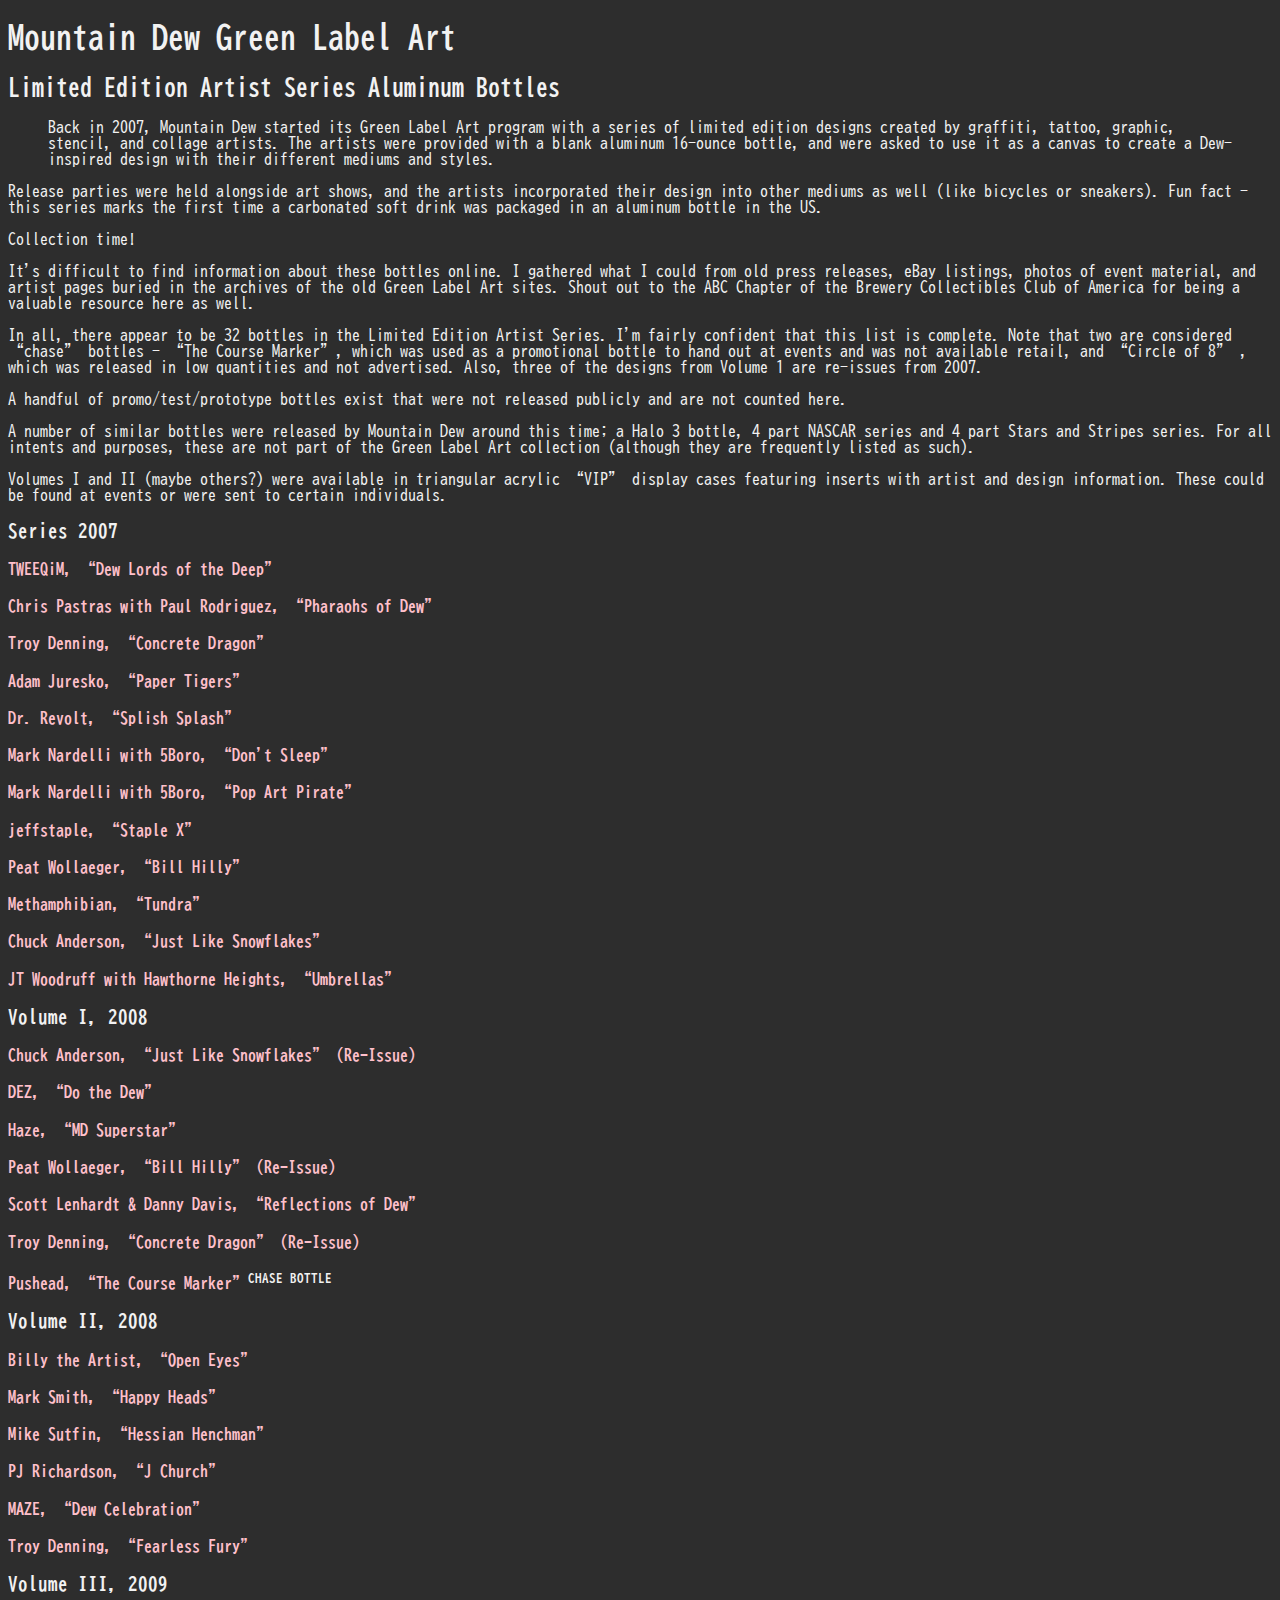
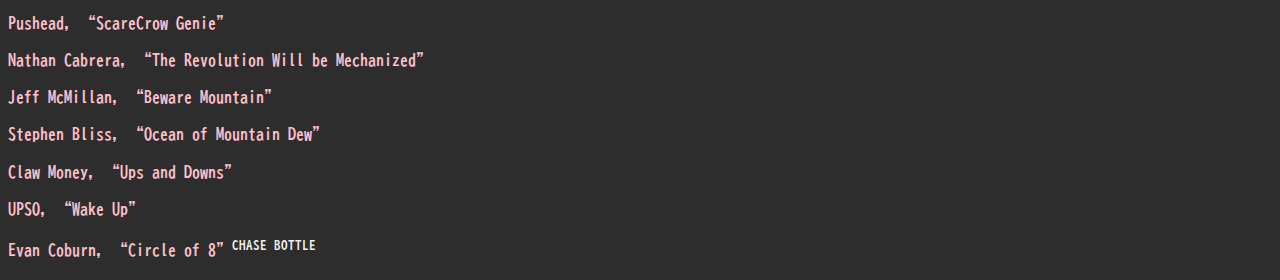
==== green-label-art.html @ d0648b2d "initial commit" ====
<!DOCTYPE html>
<html lang="en">

<head>
    <meta charset="UTF-8">
    <meta http-equiv="X-UA-Compatible" content="IE=edge">
    <meta name="viewport" content="width=device-width, initial-scale=1.0">

    <title>Mountain Dew Green Label Art Aluminum Bottles</title>

    <!-- Google Fonts -->
    <link rel="preconnect" href="https://fonts.googleapis.com">
    <link rel="preconnect" href="https://fonts.gstatic.com" crossorigin>
    <link href="https://fonts.googleapis.com/css2?family=BIZ+UDGothic&display=swap" rel="stylesheet">

    <!-- Stylesheet -->
    <link rel="stylesheet" href="css/style.css">

    <!-- temp -->
    <style>
        h4 {
            color: pink;
        }

        sup {
            color: var(--lightgray);
            text-transform: uppercase;
        }
    </style>
</head>

<body>
    <section>
        <article>
            <h1>Mountain Dew Green Label Art</h1>
            <h2>Limited Edition Artist Series Aluminum Bottles</h2>

            <blockquote>
                Back in 2007, Mountain Dew started its Green Label Art program with a series of limited edition designs
                created by graffiti, tattoo, graphic, stencil, and collage artists. The artists were provided with a
                blank aluminum 16-ounce bottle, and were asked to use it as a canvas to create a Dew-inspired design
                with their different mediums and styles.
            </blockquote>

            <p>
                Release parties were held alongside art shows, and the artists incorporated their design into other
                mediums as well (like bicycles or sneakers). Fun fact - this series marks the first time a carbonated
                soft drink was packaged in an aluminum bottle in the US.
                <p>
                Collection time!
                <p>
                It's difficult to find information about these bottles online. I gathered what I could from old press
                releases, eBay listings, photos of event material, and artist pages buried in the archives of the old
                Green Label Art sites. Shout out to the ABC Chapter of the Brewery Collectibles Club of America for
                being a valuable resource here as well.
                <p>
                In all, there appear to be 32 bottles in the Limited Edition Artist Series. I'm fairly confident that
                this list is complete. Note that two are considered “chase” bottles - “The Course Marker”, which was
                used as a promotional bottle to hand out at events and was not available retail, and “Circle of 8” ,
                which was released in low quantities and not advertised. Also, three of the designs from Volume 1 are
                re-issues from 2007.
                <p>
                A handful of promo/test/prototype bottles exist that were not released publicly and are not counted
                here.
                <p>
                A number of similar bottles were released by Mountain Dew around this time; a Halo 3 bottle, 4 part
                NASCAR series and 4 part Stars and Stripes series. For all intents and purposes, these are not part of
                the Green Label Art collection (although they are frequently listed as such).
                <p>
                Volumes I and II (maybe others?) were available in triangular acrylic “VIP” display cases featuring
                inserts with artist and design information. These could be found at events or were sent to certain
                individuals.
            </p>

            <h3>Series 2007</h3>

            <h4>TWEEQiM, “Dew Lords of the Deep”</h4>
            <h4>Chris Pastras with Paul Rodriguez, “Pharaohs of Dew”</h4>
            <h4>Troy Denning, “Concrete Dragon”</h4>
            <h4>Adam Juresko, “Paper Tigers”</h4>
            <h4>Dr. Revolt, “Splish Splash”</h4>
            <h4>Mark Nardelli with 5Boro, “Don't Sleep”</h4>
            <h4>Mark Nardelli with 5Boro, “Pop Art Pirate”</h4>
            <h4>jeffstaple, “Staple X”</h4>
            <h4>Peat Wollaeger, “Bill Hilly”</h4>
            <h4>Methamphibian, “Tundra”</h4>
            <h4>Chuck Anderson, “Just Like Snowflakes”</h4>
            <h4>JT Woodruff with Hawthorne Heights, “Umbrellas”</h4>

            <h3>Volume I, 2008</h3>

            <h4>Chuck Anderson, “Just Like Snowflakes” (Re-Issue)</h4>
            <h4>DEZ, “Do the Dew”</h4>
            <h4>Haze, “MD Superstar”</h4>
            <h4>Peat Wollaeger, “Bill Hilly” (Re-Issue)</h4>
            <h4>Scott Lenhardt & Danny Davis, “Reflections of Dew”</h4>
            <h4>Troy Denning, “Concrete Dragon” (Re-Issue)</h4>
            <h4>Pushead, “The Course Marker”<sup>Chase Bottle</sup></h4>

            <h3>Volume II, 2008</h3>

            <h4>Billy the Artist, “Open Eyes”</h4>
            <h4>Mark Smith, “Happy Heads”</h4>
            <h4>Mike Sutfin, “Hessian Henchman”</h4>
            <h4>PJ Richardson, “J Church”</h4>
            <h4>MAZE, “Dew Celebration”</h4>
            <h4>Troy Denning, “Fearless Fury”</h4>

            <h3>Volume III, 2009</h3>

            <h4>Pushead, “ScareCrow Genie”</h4>
            <h4>Nathan Cabrera, “The Revolution Will be Mechanized”</h4>
            <h4>Jeff McMillan, “Beware Mountain”</h4>
            <h4>Stephen Bliss, “Ocean of Mountain Dew”</h4>
            <h4>Claw Money, “Ups and Downs”</h4>
            <h4>UPSO, “Wake Up”</h4>
            <h4>Evan Coburn, “Circle of 8”<sup>Chase Bottle</sup></h4>

        </article>
    </section>
</body>

</html>
---- css/style.css ----
:root {
  --darkgray: #2d2d2d;
  --lightgray: #f2f2f2;
}

body {
  font-family: "BIZ UDGothic", sans-serif;
  background-color: var(--darkgray);
  color: var(--lightgray);
}

a {
    color: inherit;
    text-decoration: none;
    opacity: .8;
    transition: .2s;
}

a:hover, a:focus {
    opacity: 1;
}

.hero {
    margin: 2.5rem;
    text-align: center;
}

.projects ul {
    display: flex;
    flex-flow: row wrap;
    justify-content: space-evenly;
    margin: 2.5rem 0;
    padding: 0;
    list-style-type: none;
}

.projects ul li {
    margin: 0 1rem 2.5rem 1rem;
    padding: 5rem;
    border: 2px solid pink;
    border-radius: .5rem;
    font-size: larger;
}

.footer {
  margin: 5rem 0;
  text-align: center;
  text-transform: uppercase;
  font-size: smaller;
}
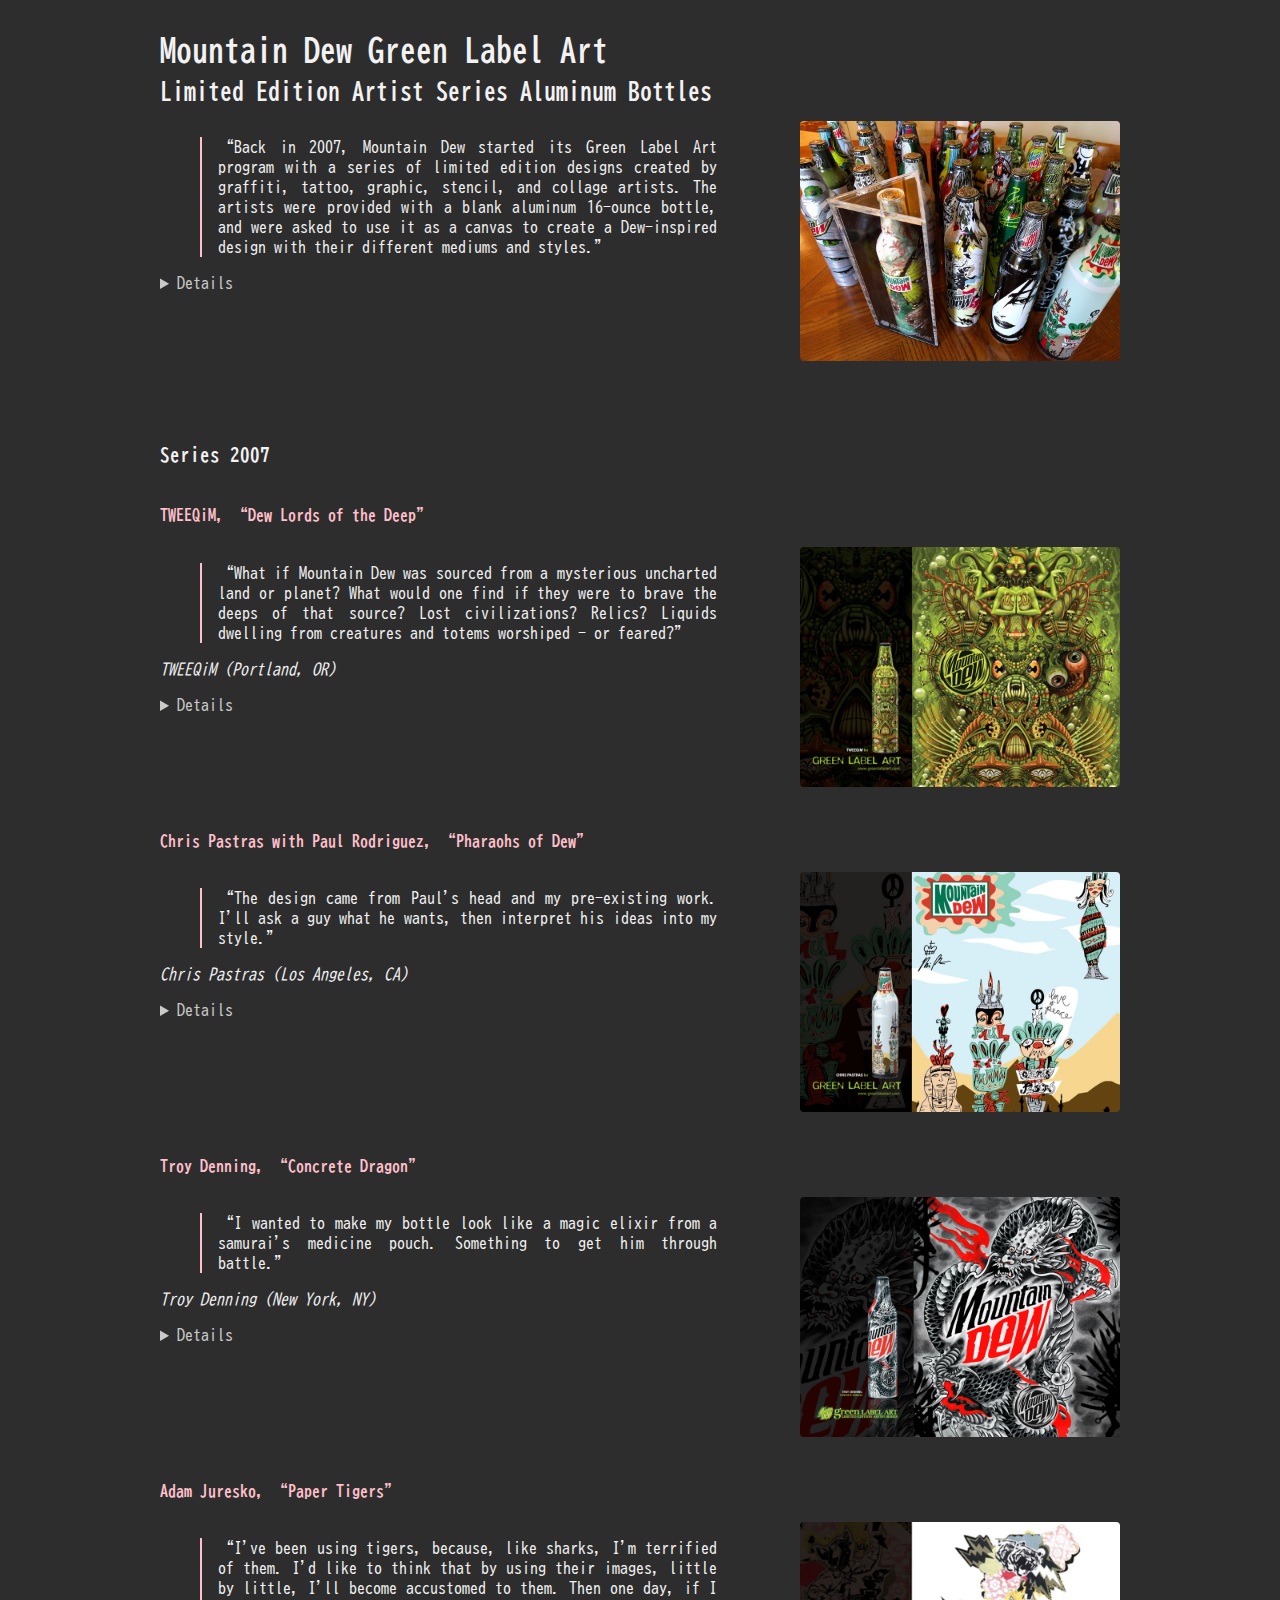
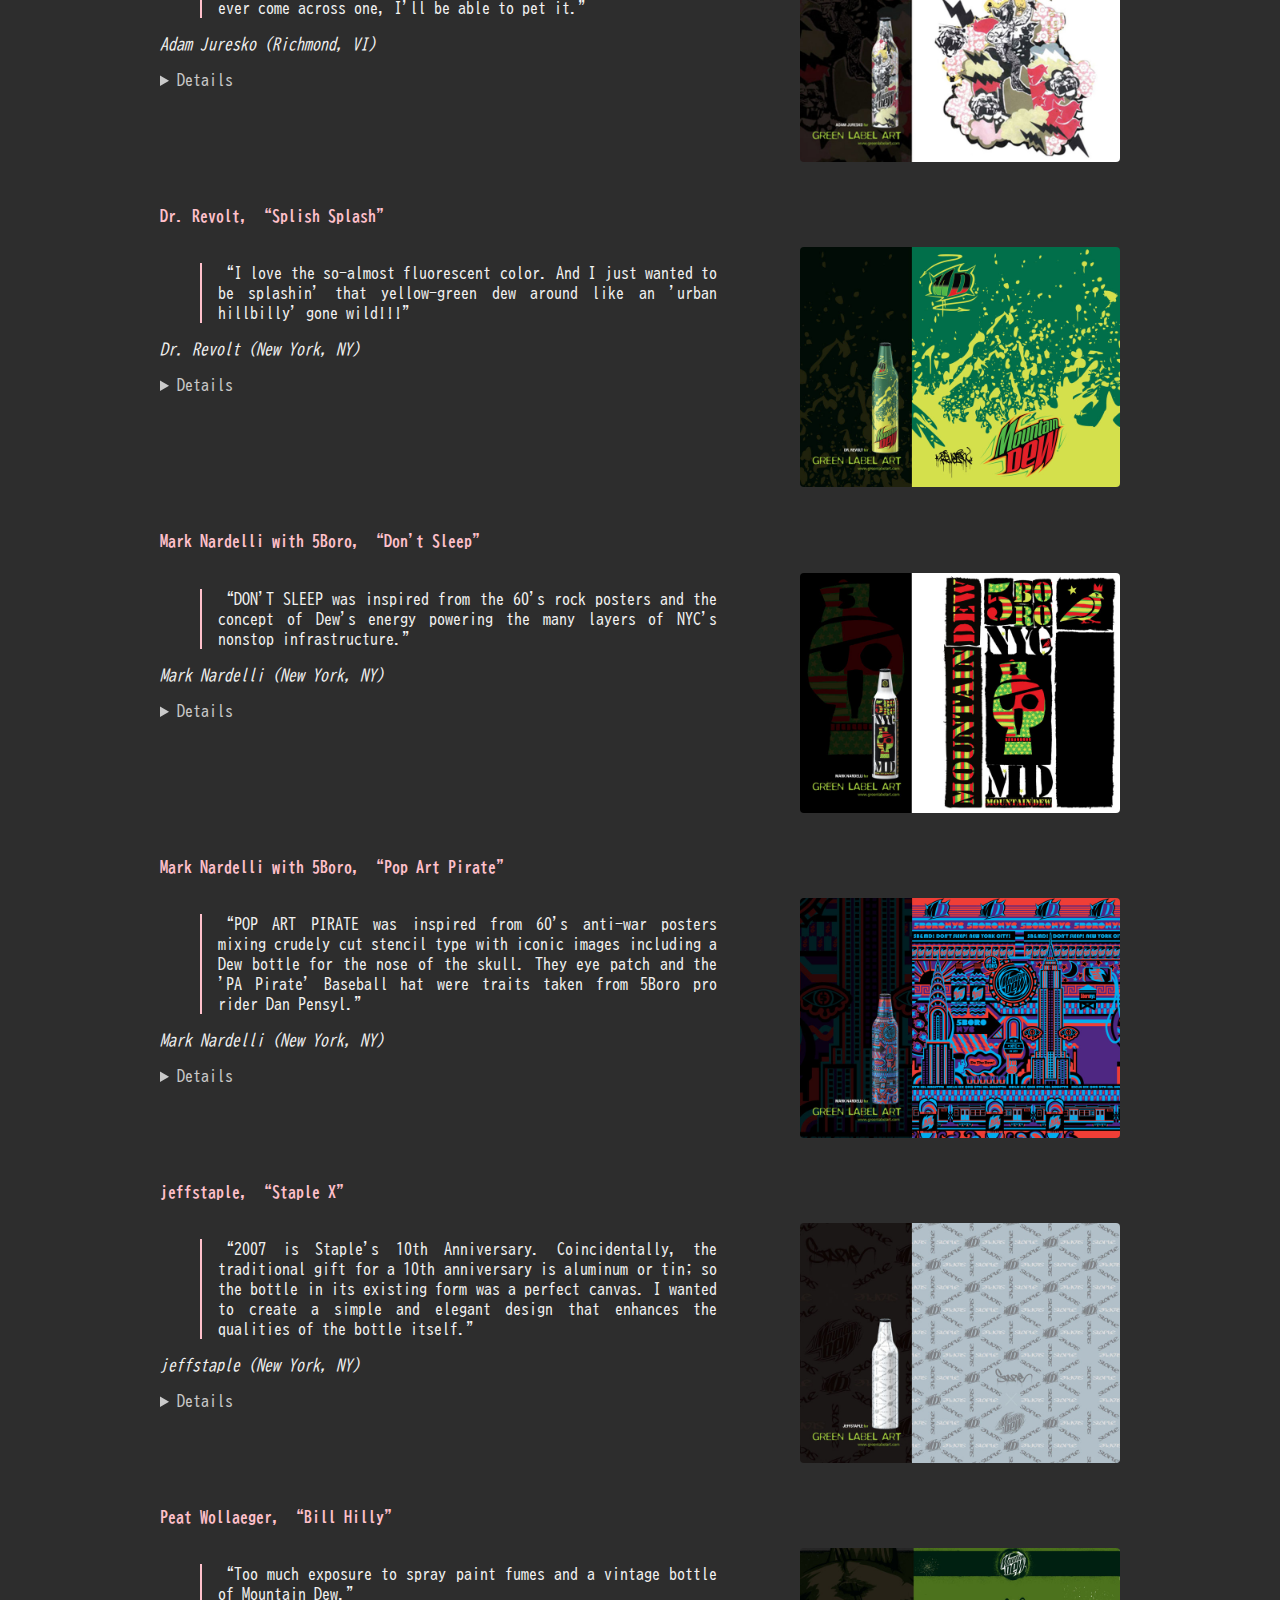
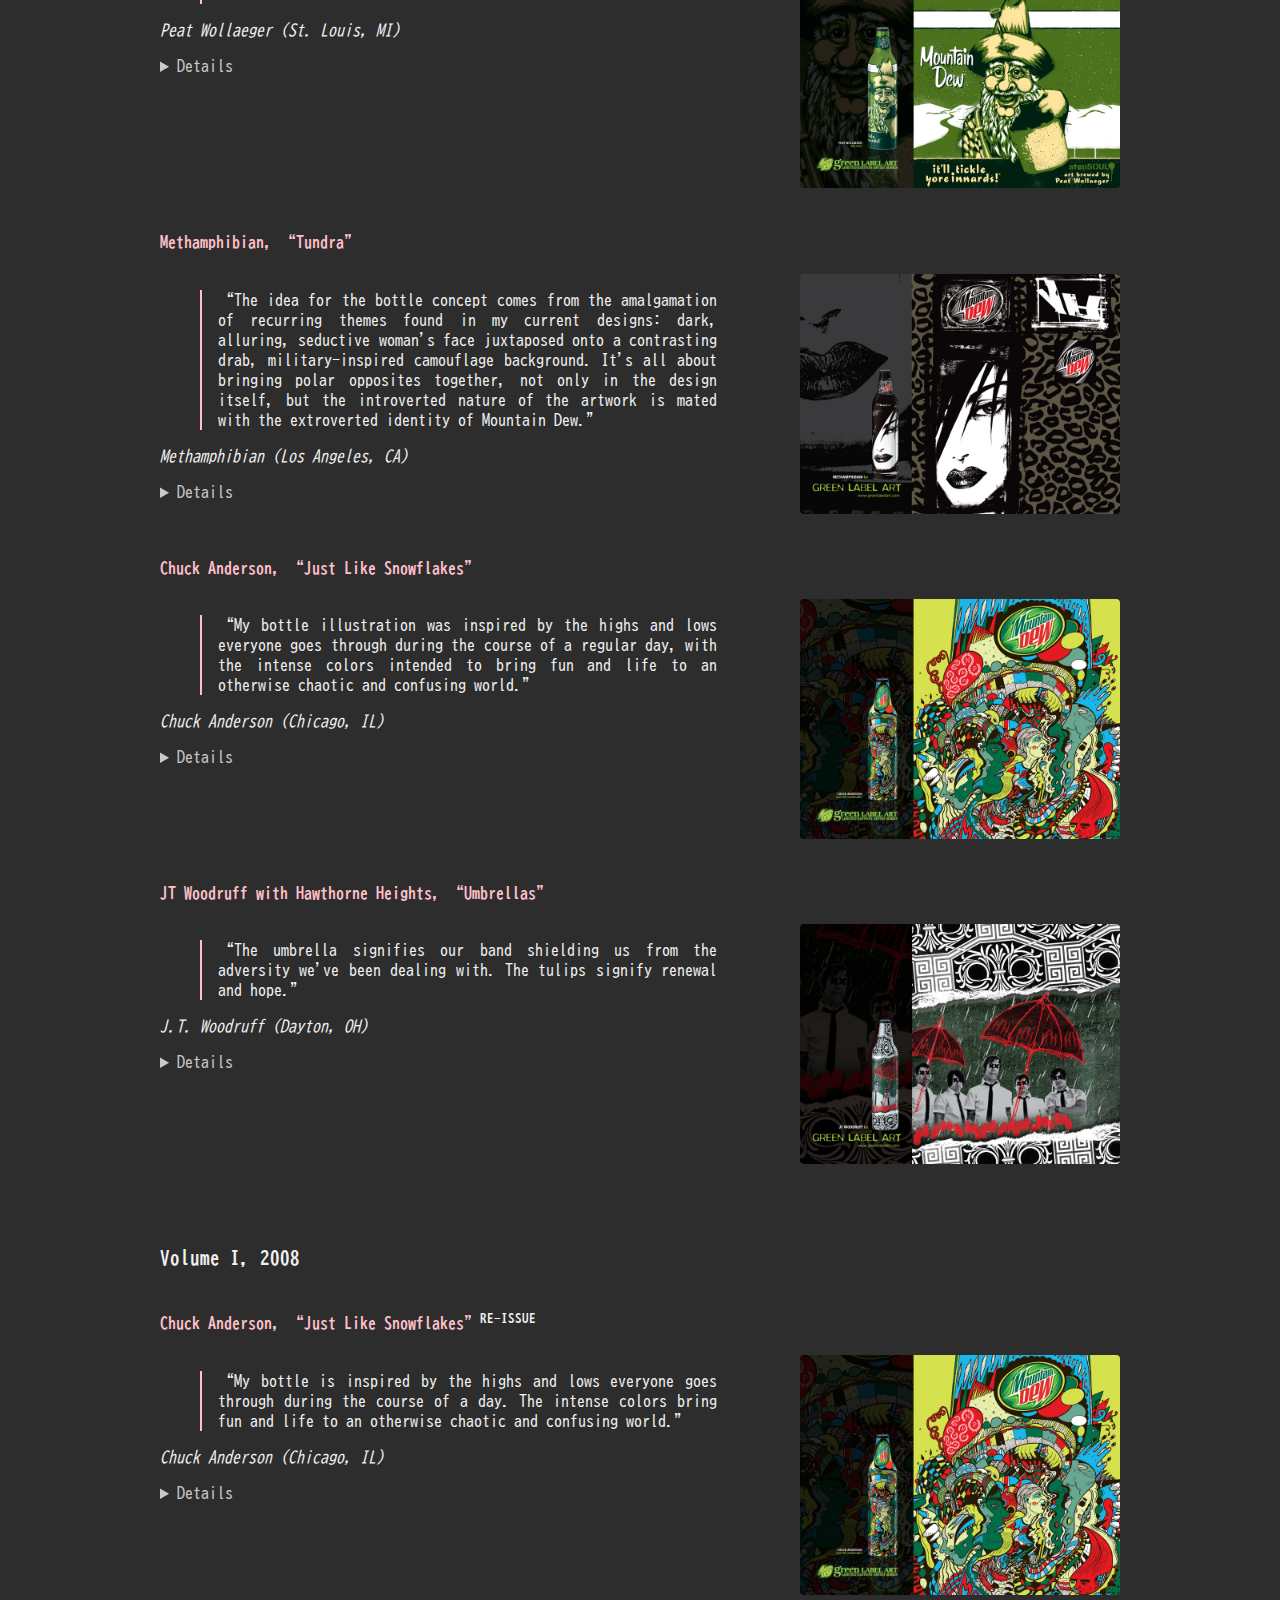
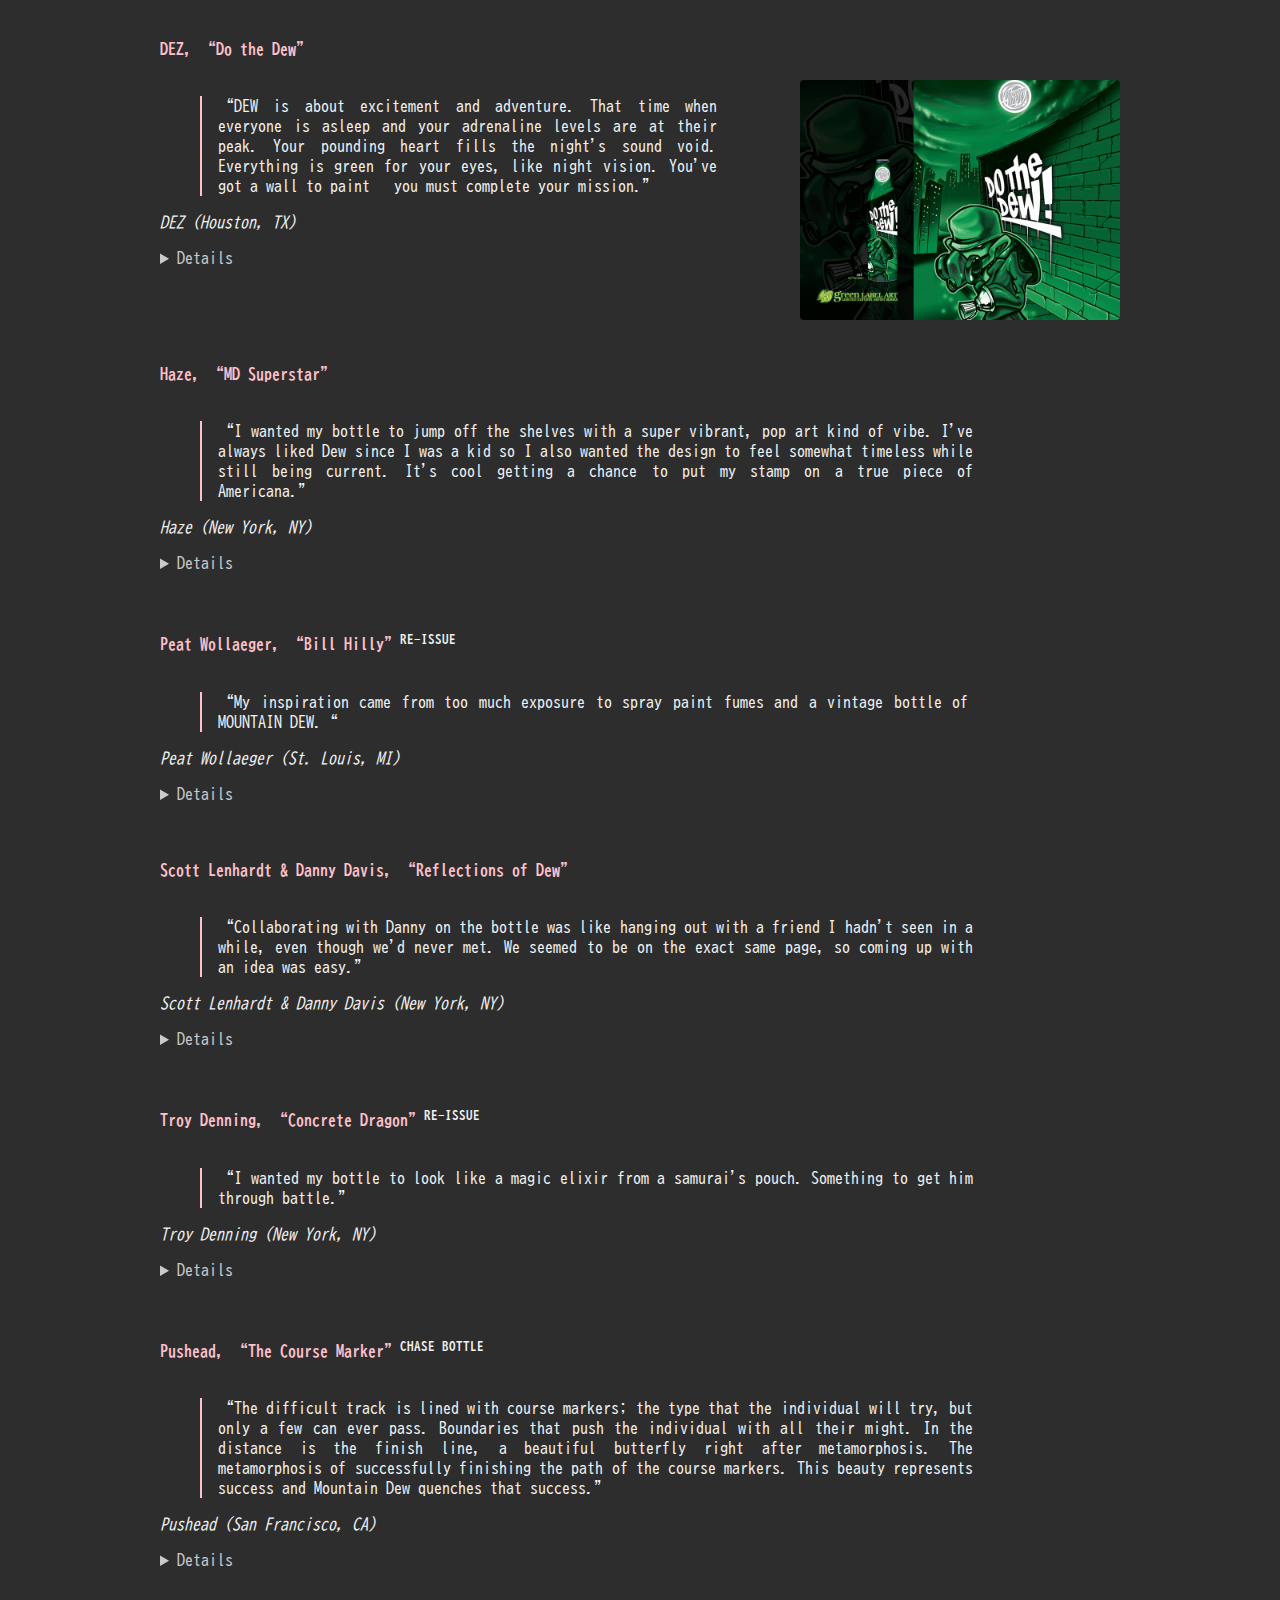
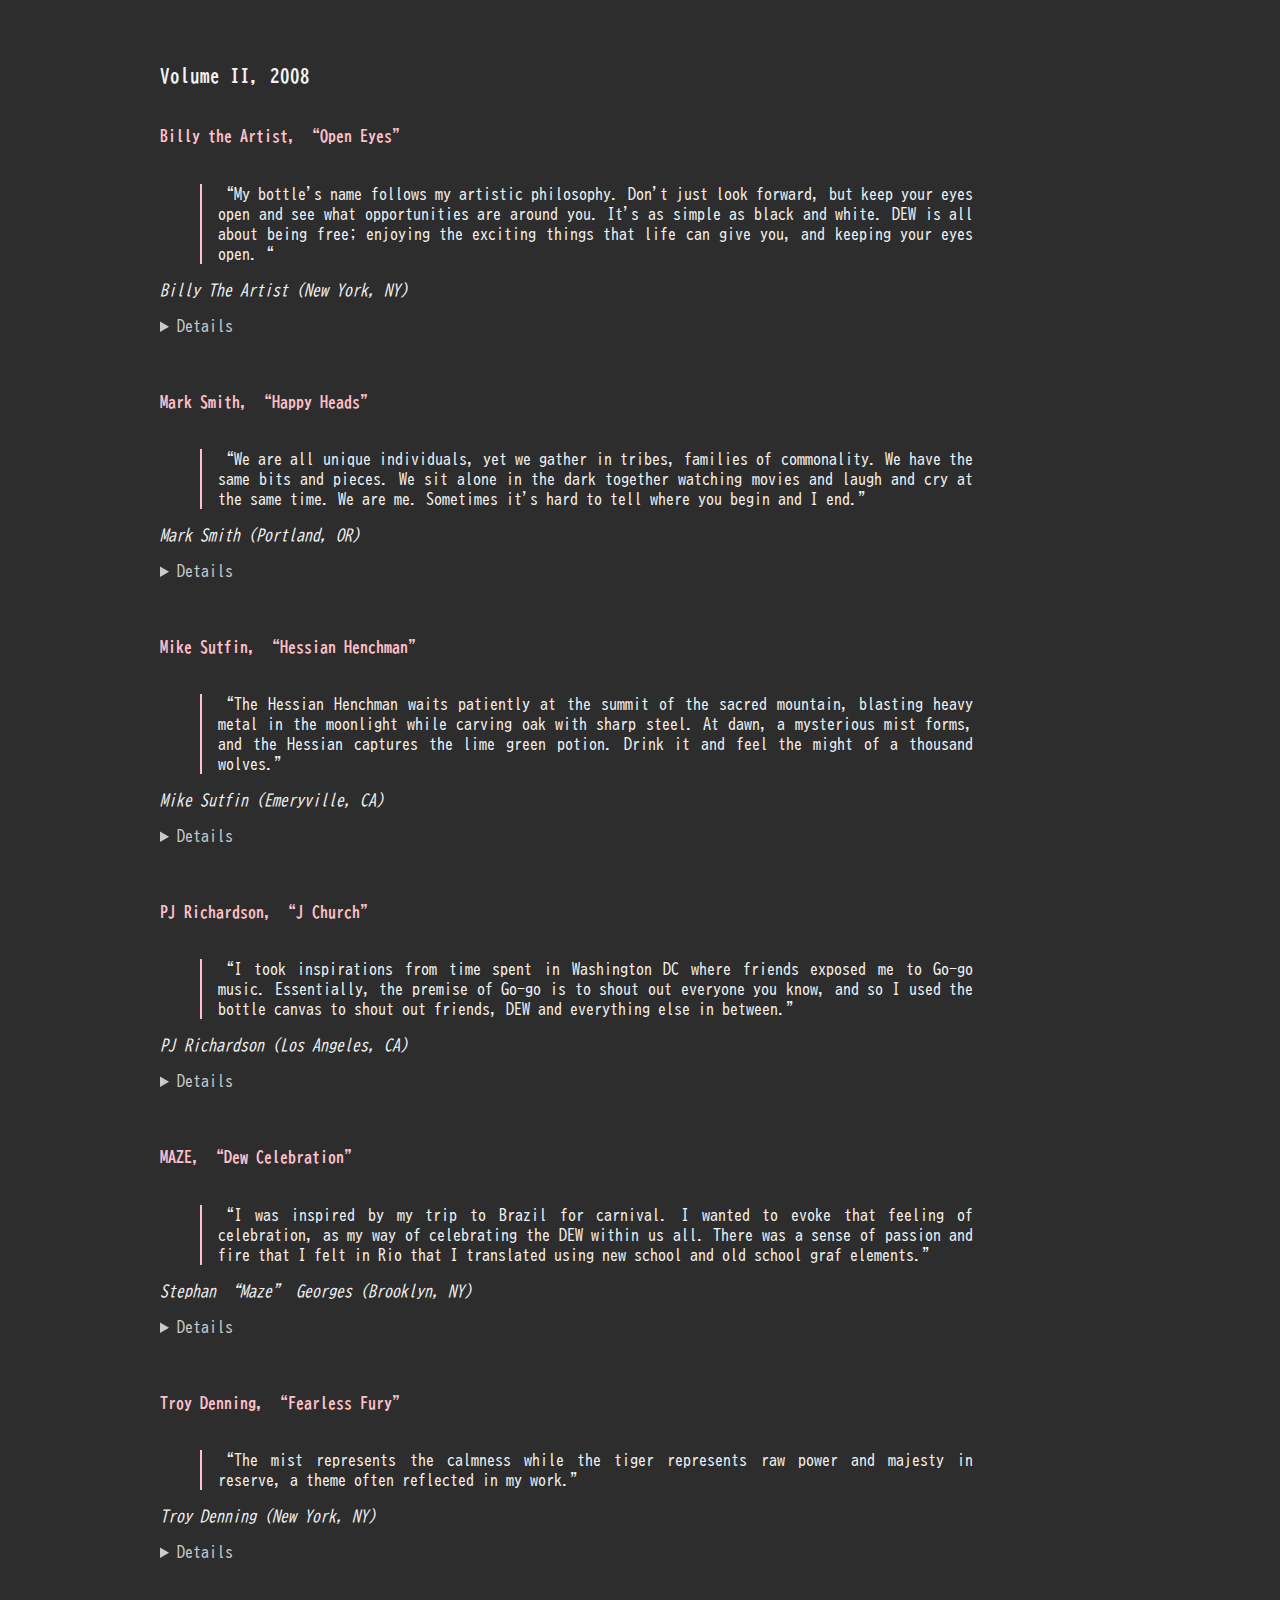
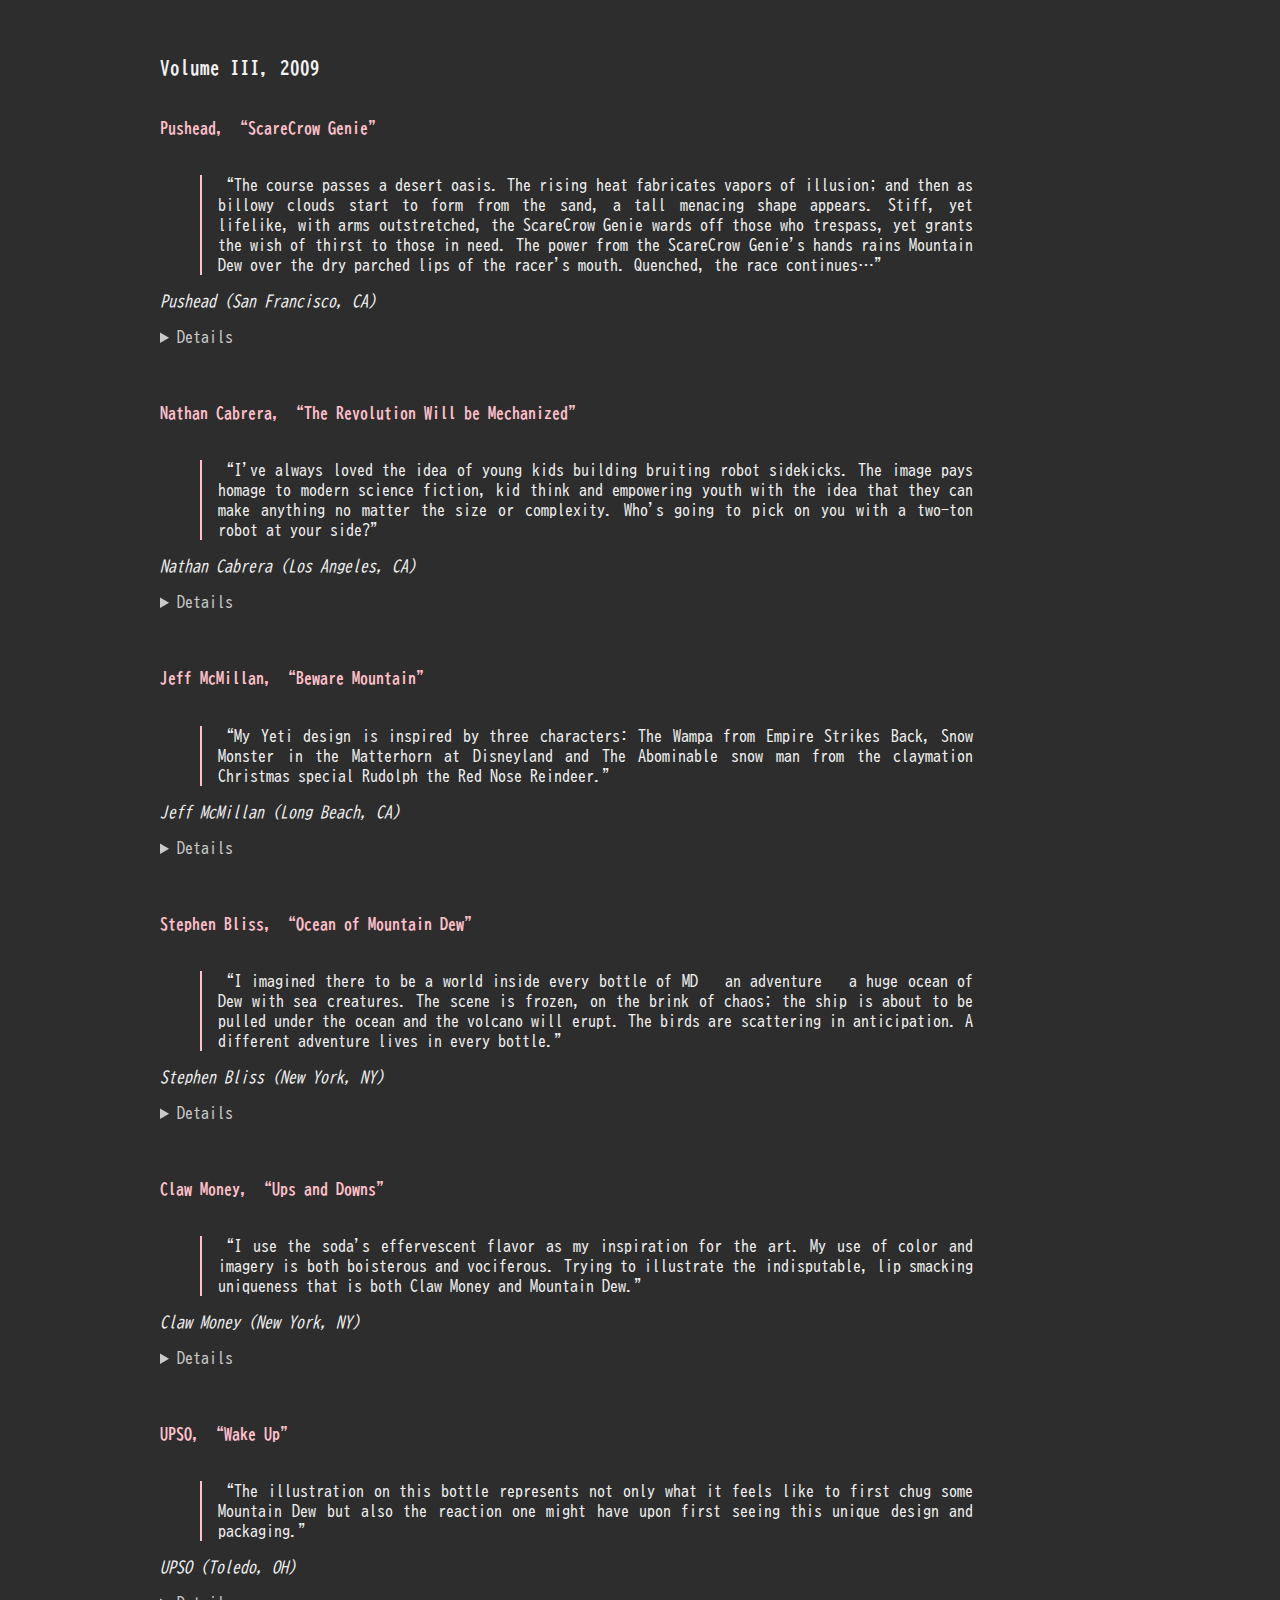
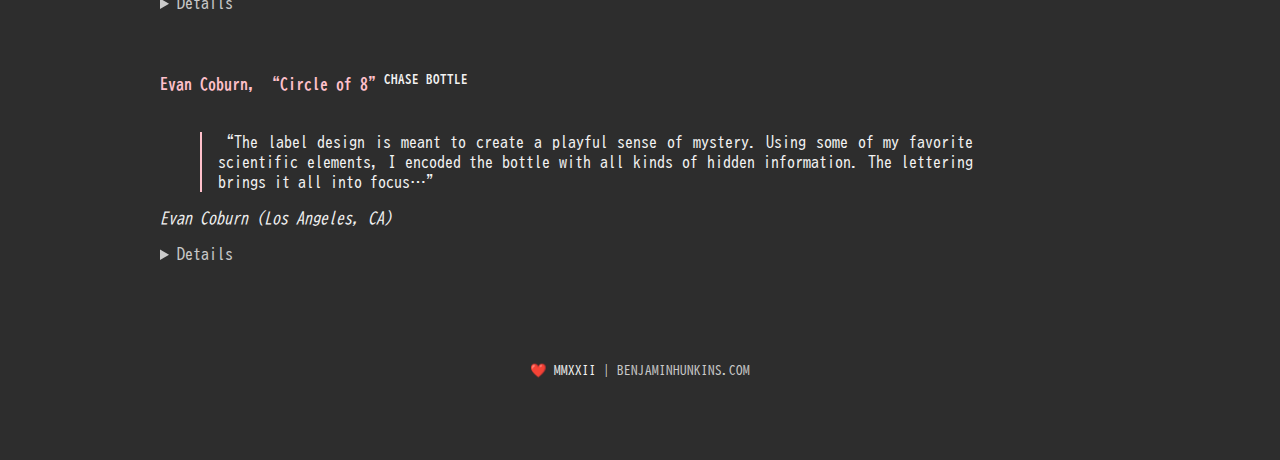
==== commit c7269018: "update GLA" ====
--- a/green-label-art.html
+++ b/green-label-art.html
@@ -18,105 +18,1231 @@
 
     <!-- temp -->
     <style>
-        h4 {
-            color: pink;
+        details {
+            margin: 1rem 0;
+            cursor: pointer;
+            opacity: .8;
         }
 
-        sup {
-            color: var(--lightgray);
-            text-transform: uppercase;
+        .gla-container {
+            display: flex;
+            flex-flow: row;
+            align-items: flex-start;
+        }
+
+        .gla-img {
+            max-width: 320px;
+            margin-left: 1rem;
+            border-radius: .25rem;
+        }
+
+        @media (max-width: 768px) {
+            .gla-container {
+                flex-flow: column-reverse;
+                align-items: center;
+            }
+
+            .gla-img {
+                margin: 1rem 0;
+                max-width: 100%;
+            }
         }
     </style>
+
 </head>
 
 <body>
     <section>
-        <article>
-            <h1>Mountain Dew Green Label Art</h1>
-            <h2>Limited Edition Artist Series Aluminum Bottles</h2>
-
-            <blockquote>
-                Back in 2007, Mountain Dew started its Green Label Art program with a series of limited edition designs
-                created by graffiti, tattoo, graphic, stencil, and collage artists. The artists were provided with a
-                blank aluminum 16-ounce bottle, and were asked to use it as a canvas to create a Dew-inspired design
-                with their different mediums and styles.
-            </blockquote>
-
-            <p>
-                Release parties were held alongside art shows, and the artists incorporated their design into other
-                mediums as well (like bicycles or sneakers). Fun fact - this series marks the first time a carbonated
-                soft drink was packaged in an aluminum bottle in the US.
-                <p>
-                Collection time!
-                <p>
-                It's difficult to find information about these bottles online. I gathered what I could from old press
-                releases, eBay listings, photos of event material, and artist pages buried in the archives of the old
-                Green Label Art sites. Shout out to the ABC Chapter of the Brewery Collectibles Club of America for
-                being a valuable resource here as well.
-                <p>
-                In all, there appear to be 32 bottles in the Limited Edition Artist Series. I'm fairly confident that
-                this list is complete. Note that two are considered “chase” bottles - “The Course Marker”, which was
-                used as a promotional bottle to hand out at events and was not available retail, and “Circle of 8” ,
-                which was released in low quantities and not advertised. Also, three of the designs from Volume 1 are
-                re-issues from 2007.
-                <p>
-                A handful of promo/test/prototype bottles exist that were not released publicly and are not counted
-                here.
-                <p>
-                A number of similar bottles were released by Mountain Dew around this time; a Halo 3 bottle, 4 part
-                NASCAR series and 4 part Stars and Stripes series. For all intents and purposes, these are not part of
-                the Green Label Art collection (although they are frequently listed as such).
-                <p>
-                Volumes I and II (maybe others?) were available in triangular acrylic “VIP” display cases featuring
-                inserts with artist and design information. These could be found at events or were sent to certain
-                individuals.
-            </p>
-
-            <h3>Series 2007</h3>
-
-            <h4>TWEEQiM, “Dew Lords of the Deep”</h4>
-            <h4>Chris Pastras with Paul Rodriguez, “Pharaohs of Dew”</h4>
-            <h4>Troy Denning, “Concrete Dragon”</h4>
-            <h4>Adam Juresko, “Paper Tigers”</h4>
-            <h4>Dr. Revolt, “Splish Splash”</h4>
-            <h4>Mark Nardelli with 5Boro, “Don't Sleep”</h4>
-            <h4>Mark Nardelli with 5Boro, “Pop Art Pirate”</h4>
-            <h4>jeffstaple, “Staple X”</h4>
-            <h4>Peat Wollaeger, “Bill Hilly”</h4>
-            <h4>Methamphibian, “Tundra”</h4>
-            <h4>Chuck Anderson, “Just Like Snowflakes”</h4>
-            <h4>JT Woodruff with Hawthorne Heights, “Umbrellas”</h4>
-
-            <h3>Volume I, 2008</h3>
-
-            <h4>Chuck Anderson, “Just Like Snowflakes” (Re-Issue)</h4>
-            <h4>DEZ, “Do the Dew”</h4>
-            <h4>Haze, “MD Superstar”</h4>
-            <h4>Peat Wollaeger, “Bill Hilly” (Re-Issue)</h4>
-            <h4>Scott Lenhardt & Danny Davis, “Reflections of Dew”</h4>
-            <h4>Troy Denning, “Concrete Dragon” (Re-Issue)</h4>
-            <h4>Pushead, “The Course Marker”<sup>Chase Bottle</sup></h4>
-
-            <h3>Volume II, 2008</h3>
-
-            <h4>Billy the Artist, “Open Eyes”</h4>
-            <h4>Mark Smith, “Happy Heads”</h4>
-            <h4>Mike Sutfin, “Hessian Henchman”</h4>
-            <h4>PJ Richardson, “J Church”</h4>
-            <h4>MAZE, “Dew Celebration”</h4>
-            <h4>Troy Denning, “Fearless Fury”</h4>
-
-            <h3>Volume III, 2009</h3>
-
-            <h4>Pushead, “ScareCrow Genie”</h4>
-            <h4>Nathan Cabrera, “The Revolution Will be Mechanized”</h4>
-            <h4>Jeff McMillan, “Beware Mountain”</h4>
-            <h4>Stephen Bliss, “Ocean of Mountain Dew”</h4>
-            <h4>Claw Money, “Ups and Downs”</h4>
-            <h4>UPSO, “Wake Up”</h4>
-            <h4>Evan Coburn, “Circle of 8”<sup>Chase Bottle</sup></h4>
-
-        </article>
+        <div class="wrapper">
+            <article>
+                <h1>Mountain Dew Green Label Art</h1>
+                <h2>Limited Edition Artist Series Aluminum Bottles</h2>
+
+                <div class="gla-container">
+
+                    <div>
+                        <blockquote>
+                            “Back in 2007, Mountain Dew started its Green Label Art program with a series of limited
+                            edition
+                            designs created by graffiti, tattoo, graphic, stencil, and collage artists. The artists were
+                            provided with a blank aluminum 16-ounce bottle, and were asked to use it as a canvas to
+                            create a
+                            Dew-inspired design with their different mediums and styles.”
+                        </blockquote>
+
+                        <details>
+                            <p>
+                                Release parties were held alongside art shows, and the artists incorporated their design
+                                into
+                                other
+                                mediums as well (like bicycles or sneakers). Fun fact - this series marks the first time
+                                a
+                                carbonated
+                                soft drink was packaged in an aluminum bottle in the US.
+                            </p>
+                            <p>
+                                It's difficult to find information about these bottles online. I gathered what I could
+                                from old
+                                press
+                                releases, eBay listings, photos of event material, and artist pages buried in the
+                                archives of
+                                the
+                                old
+                                Green Label Art sites. Shout out to the ABC Chapter of the Brewery Collectibles Club of
+                                America
+                                for
+                                being a valuable resource here as well.
+                            </p>
+                            <p>
+                                In all, there appear to be 32 bottles in the Limited Edition Artist Series. I'm
+                                confident that
+                                this list is complete. Note that two are considered “chase” bottles - “The Course
+                                Marker”, which
+                                was
+                                used as a promotional bottle to hand out at events and was not available retail, and
+                                “Circle of
+                                8”,
+                                which was released in low quantities and not advertised.
+                            </p>
+                            <p>
+                                Three of the designs from Volume
+                                1 are re-issues from 2007. The original bottles can be differentiated by the lack of a
+                                small
+                                white
+                                rectangle containing a code next to the UPC.
+                            </p>
+                            <p>
+                                A handful of promo/test/prototype bottles exist that were not released publicly and are
+                                not
+                                counted
+                                here.
+                            </p>
+                            <p>
+                                A number of similar bottles were released by Mountain Dew around this time; a Halo 3
+                                bottle, 4
+                                part
+                                NASCAR series and 4 part Stars and Stripes series. These are not part of
+                                the Green Label Art collection (although they are frequently listed as such).
+                            </p>
+                            <p>
+                                Volumes I and II (maybe others?) were available in triangular acrylic “VIP” display
+                                cases
+                                featuring inserts with artist and design information. These could be found at events or
+                                were
+                                sent to certain individuals.
+                            </p>
+                            <p>
+                                Green Label Art continued involvement in the art scene after 2009, but didn't release
+                                much to
+                                supermarket consumers. In 2010 there was a “Shop Series” contest, the winner of which
+                                had their
+                                design
+                                featured nationwide on a normal sized can.
+                            </p>
+                            <p>
+                                In 2013 Green Label Art combined with other Mountain Dew programs to create a digital
+                                hub for
+                                youth
+                                culture called “Green Label” that has since been phased out. It seems unlikely that this
+                                promotion will be rebooted, but here's hoping!
+                            </p>
+                        </details>
+                    </div>
+
+                    <div>
+                        <img src="img/green-label-art/GLA_collection.jpg" alt="Green Label Art Collection"
+                            class="gla-img">
+                    </div>
+
+                </div>
+
+
+
+                <h3>Series 2007</h3>
+
+                <h4>TWEEQiM, “Dew Lords of the Deep”</h4>
+                <div class="gla-container">
+                    <div>
+                        <blockquote>
+                            “What if Mountain Dew was sourced from a mysterious uncharted land or planet? What would one
+                            find if
+                            they were to brave the deeps of that source? Lost civilizations? Relics? Liquids dwelling
+                            from
+                            creatures and totems worshiped - or feared?”
+                        </blockquote>
+                        <cite>
+                            TWEEQiM (Portland, OR)
+                        </cite>
+                        <details>
+                            <p>
+                                TWEEQiM is the design studio of husband and wife creative duo miQ willmOtt and THUY3.
+                                miQ
+                                made an early name for himself creating art for Guns 'N Roses, The Ramones, The Black
+                                Crowes
+                                and Skinny Puppy. THUY3 got her start working in the entertainment and toy industries,
+                                sharpening her skills in painting, digital art and the kustom kulture. THUY3 and miQ
+                                came
+                                together at their corporate art gigs- miQ as the art director for Hot Wheels and THUY3
+                                as
+                                graphic designer for Barbie and Matchbox. They soon collaborated on mixed media,
+                                painting
+                                and custom designer toys. TWEEQiM's elaborate and illustrative approach to their work is
+                                why
+                                Dew approached them for the Green Label Art project.
+                            </p>
+                            </p>
+                        </details>
+                    </div>
+                    <div>
+                        <img src="img/green-label-art/GLA_V0_tweeqim.jpg"
+                            alt="Mountain Dew Green Label Art Dew Lords of the Deep" class="gla-img" loading="lazy">
+                    </div>
+                </div>
+
+                <h4>Chris Pastras with Paul Rodriguez, “Pharaohs of Dew”</h4>
+                <div class="gla-container">
+                    <div>
+                        <blockquote>
+                            “The design came from Paul's head and my pre-existing work. I'll ask a guy what he wants,
+                            then
+                            interpret his ideas into my style.”
+                        </blockquote>
+                        <cite>
+                            Chris Pastras (Los Angeles, CA)
+                        </cite>
+                        <details>
+                            <p>
+                                Chris Pastras emanates natural creativity. Stemming from his Noside Banks skate roots
+                                and
+                                extending throughout his dynamic visual art, Chris maintains a unique perception of
+                                fluid
+                                style and progressive technique. Aware of these qualities, fellow skater and Dew athlete
+                                Paul Rodriguez didn't think twice before inviting Chris to participate in a true
+                                collaboration of skate and art. During a 72-hour brainstorming session between these two
+                                skate icons, various design concepts were thoughtfully sketched. Paul's lifelong
+                                aspiration
+                                to visit Egypt kept showing up in design ideas, and their creative alliance evoked
+                                “Pharaohs
+                                of Dew.” The Pastras-Rodriguez partnership is an archetype of cultural object d'art.
+                            </p>
+                            </p>
+                        </details>
+                    </div>
+                    <div>
+                        <img src="img/green-label-art/GLA_V0_pastras.jpg"
+                            alt="Mountain Dew Green Label Art Pharaohs of Dew" class="gla-img" loading="lazy">
+                    </div>
+                </div>
+
+                <h4>Troy Denning, “Concrete Dragon”</h4>
+                <div class="gla-container">
+                    <div>
+                        <blockquote>
+                            “I wanted to make my bottle look like a magic elixir from a samurai's medicine pouch.
+                            Something to
+                            get him through battle.”
+                        </blockquote>
+                        <cite>
+                            Troy Denning (New York, NY)
+                        </cite>
+                        <details>
+                            <p>
+                                Troy Denning has 19 solid years of tattooing experience under his belt. Having studied
+                                extensively in Europe and Japan, Troy has learned from the best in the industry. With an
+                                undeniable passion for his work and the craft of tattooing, it was only a short time
+                                before
+                                Dew found out about Troy and his Lower East Side fusion studio and gallery, Invisible
+                                NYC.
+                                With a bivrant and crisp style that pays respect to the Japanese Irezumi, Troy and his
+                                studio are big supporters of NYC's tattoo and contemporary art communities.
+                            </p>
+                        </details>
+                    </div>
+                    <div>
+                        <img src="img/green-label-art/GLA_V0_denning.jpg"
+                            alt="Mountain Dew Green Label Art Concrete Dragon" class="gla-img" loading="lazy">
+                    </div>
+                </div>
+
+                <h4>Adam Juresko, “Paper Tigers”</h4>
+                <div class="gla-container">
+                    <div>
+                        <blockquote>
+                            “I've been using tigers, because, like sharks, I'm terrified of them. I'd like to think that
+                            by
+                            using their images, little by little, I'll become accustomed to them. Then one day, if I
+                            ever come
+                            across one, I'll be able to pet it.”
+                        </blockquote>
+                        <cite>
+                            Adam Juresko (Richmond, VI)
+                        </cite>
+                        <details>
+                            <p>
+                                Adam Juresko makes his art almost entirely from cut-n-paste mixed media. It's not a
+                                graphics
+                                program, but rather a technique that involves literally cutting and pasting with
+                                scissors
+                                and glue, newsprint type, wallpaper, his own drawings or whatever he can get his hands
+                                on.
+                                Dew chose Adam to be a part of this project because of his raw, simplistic approach to
+                                creativity and design. When Dew ran into trouble downloading his art files for his
+                                bottle
+                                design, he referred us to a friend who scanned the collage for him. Adam explained:
+                                “Sorry,
+                                I have no idea how to use a computer.”
+                            </p>
+                        </details>
+                    </div>
+                    <div>
+                        <img src="img/green-label-art/GLA_V0_juresco.jpg"
+                            alt="Mountain Dew Green Label Art Paper Tigers" class="gla-img" loading="lazy">
+                    </div>
+                </div>
+
+                <h4>Dr. Revolt, “Splish Splash”</h4>
+                <div class="gla-container">
+                    <div>
+                        <blockquote>
+                            “I love the so-almost fluorescent color. And I just wanted to be splashin' that yellow-green
+                            dew
+                            around like an 'urban hillbilly' gone wild!!!”
+                        </blockquote>
+                        <cite>
+                            Dr. Revolt (New York, NY)
+                        </cite>
+                        <details>
+                            <p>
+                                Dr. Revolt began his practice in 1977 as an original member of the historic New York
+                                City
+                                graffiti crew, The Rolling Thunder Writers (RTW). Dr. Revolt became known for doing both
+                                tags and elaborate, colorful murals with psychedelic and comic-art influence on the
+                                Broadway
+                                No. 1 subway line. His artwork has been featured in classic hip-hop films such as “Wild
+                                Style” and “Style Wars”. These days, NYC subways are graf free — but Revolt shows his
+                                work
+                                internationally, in art scenes as diverse as Baltimore and Paris. He was approached to
+                                participate in this project as Dew's aluminum bottle provided the perfect canvas for his
+                                colorful expressions.
+                            </p>
+                        </details>
+                    </div>
+                    <div>
+                        <img src="img/green-label-art/GLA_V0_drrevolt.jpg"
+                            alt="Mountain Dew Green Label Art Splish Splash" class="gla-img" loading="lazy">
+                    </div>
+                </div>
+
+                <h4>Mark Nardelli with 5Boro, “Don't Sleep”</h4>
+                <div class="gla-container">
+                    <div>
+                        <blockquote>
+                            “DON'T SLEEP was inspired from the 60's rock posters and the concept of Dew's energy
+                            powering the
+                            many layers of NYC's nonstop infrastructure.”
+                        </blockquote>
+                        <cite>
+                            Mark Nardelli (New York, NY)
+                        </cite>
+                        <details>
+                            <p>
+                                Mark Nardelli, graphic designer for 5Boro Skateboards, has been a NYC skate scene local
+                                since the early '90s. Open for business 24-7 like the city itself, he keeps his lights
+                                and
+                                laptop on round the clock. “You must have fun during the process of any project,” says
+                                Nardelli, “this can be blowing out a pair of desk speakers, skating in the office or
+                                settling down for a focused work session.” For both 5Boro and personal work, Nardelli
+                                looks
+                                to the handmade aesthetic of letterpress type, imperfect textures and references with a
+                                crude character. His inspiration comes from the bold flair of early '60s protest and
+                                rock
+                                posters; he's always had an eye for graphic treatments and color, long before the era of
+                                computer graphics.
+                            </p>
+                        </details>
+                    </div>
+                    <div>
+                        <img src="img/green-label-art/GLA_V0_nardelli_1.jpg"
+                            alt="Mountain Dew Green Label Art Don't Sleep" class="gla-img" loading="lazy">
+                    </div>
+                </div>
+
+                <h4>Mark Nardelli with 5Boro, “Pop Art Pirate”</h4>
+                <div class="gla-container">
+                    <div>
+                        <blockquote>
+                            “POP ART PIRATE was inspired from 60's anti-war posters mixing crudely cut stencil type with
+                            iconic
+                            images including a Dew bottle for the nose of the skull. They eye patch and the 'PA Pirate'
+                            Baseball
+                            hat were traits taken from 5Boro pro rider Dan Pensyl.”
+                        </blockquote>
+                        <cite>
+                            Mark Nardelli (New York, NY)
+                        </cite>
+                        <details>
+                            <p>
+                                Mark Nardelli, graphic designer for 5Boro Skateboards, has been a NYC skate scene local
+                                since the early '90s. Open for business 24-7 like the city itself, he keeps his lights
+                                and
+                                laptop on round the clock. “You must have fun during the process of any project,” says
+                                Nardelli, “this can be blowing out a pair of desk speakers, skating in the office or
+                                settling down for a focused work session.” For both 5Boro and personal work, Nardelli
+                                looks
+                                to the handmade aesthetic of letterpress type, imperfect textures and references with a
+                                crude character. His inspiration comes from the bold flair of early '60s protest and
+                                rock
+                                posters; he's always had an eye for graphic treatments and color, long before the era of
+                                computer graphics.
+                            </p>
+                        </details>
+                    </div>
+                    <div>
+                        <img src="img/green-label-art/GLA_V0_nardelli_2.jpg"
+                            alt="Mountain Dew Green Label Art Pop Art Pirate" class="gla-img" loading="lazy">
+                    </div>
+                </div>
+
+                <h4>jeffstaple, “Staple X”</h4>
+                <div class="gla-container">
+                    <div>
+                        <blockquote>
+                            “2007 is Staple's 10th Anniversary. Coincidentally, the traditional gift for a 10th
+                            anniversary is
+                            aluminum or tin; so the bottle in its existing form was a perfect canvas. I wanted to create
+                            a
+                            simple and elegant design that enhances the qualities of the bottle itself.”
+                        </blockquote>
+                        <cite>
+                            jeffstaple (New York, NY)
+                        </cite>
+                        <details>
+                            <p>
+                                Jeff Ng, aka jeffstaple, has masterfully created a unique perspective for communication
+                                through his company Staple Design. From his headquarters at his boutique, The Reed
+                                Space,
+                                Jeff and his creative associates produce Staple clothing as well as projects for
+                                everyone
+                                from Burton to Apple. 2007 is an important year for Jeff — he's just opened The Reed
+                                Space
+                                store in Japan, and is also celebrating 10-years of Staple Design. As part of the
+                                10-year
+                                celebration, Staple Design is issuing many limited edition items, including his Dew
+                                bottle
+                                design.
+                            </p>
+                        </details>
+                    </div>
+                    <div>
+                        <img src="img/green-label-art/GLA_V0_jeffstaple.jpg" alt="Mountain Dew Green Label Art Staple X"
+                            class="gla-img" loading="lazy">
+                    </div>
+                </div>
+
+                <h4>Peat Wollaeger, “Bill Hilly”</h4>
+                <div class="gla-container">
+                    <div>
+                        <blockquote>
+                            “Too much exposure to spray paint fumes and a vintage bottle of Mountain Dew.”
+                        </blockquote>
+                        <cite>
+                            Peat Wollaeger (St. Louis, MI)
+                        </cite>
+                        <details>
+                            <p>
+                                Peat started doing urban-influenced graphics in the early 90's. After seeing the works
+                                of
+                                guerrilla artist Banksy, he was inspired to try stencils and spray paint to reproduce
+                                his
+                                illustrations. Now stenciling is his medium of choice because they “look the best on the
+                                street.” Dew became interested in Peat after seeing his imaginative viral videos in
+                                which he
+                                portrays his stencil characters in costume. Check out the video of his rendition of the
+                                retro Dew character Bill Hilly at www.greenlabelart.com
+                            </p>
+                        </details>
+                    </div>
+                    <div>
+                        <img src="img/green-label-art/GLA_V0_wollaeger.jpg"
+                            alt="Mountain Dew Green Label Art Bill Hilly" class="gla-img" loading="lazy">
+                    </div>
+                </div>
+
+                <h4>Methamphibian, “Tundra”</h4>
+                <div class="gla-container">
+                    <div>
+                        <blockquote>
+                            “The idea for the bottle concept comes from the amalgamation of recurring themes found in my
+                            current
+                            designs: dark, alluring, seductive woman's face juxtaposed onto a contrasting drab,
+                            military-inspired camouflage background. It's all about bringing polar opposites together,
+                            not only
+                            in the design itself, but the introverted nature of the artwork is mated with the
+                            extroverted
+                            identity of Mountain Dew.”
+                        </blockquote>
+                        <cite>
+                            Methamphibian (Los Angeles, CA)
+                        </cite>
+                        <details>
+                            <p>
+                                An elusive character in the world of art and design, Peter Kim created Methamphibian as
+                                a
+                                pseudonym and ongoing creative endeavor encompassing illustration, sneaker customization
+                                and
+                                apparel. With a design philosophy centering on DIY principles — a pillar of the Green
+                                Label
+                                Art project — Methamphibian's collaborations with brands like DC Shoes introduced Dew to
+                                the
+                                artist. His focus on individuality made him a perfect match for this project, where he
+                                takes
+                                an introverted approach to Dew's extroverted persona.
+                            </p>
+                        </details>
+                    </div>
+                    <div>
+                        <img src="img/green-label-art/GLA_V0_methamphibian.jpg"
+                            alt="Mountain Dew Green Label Art Tundra" class="gla-img" loading="lazy">
+                    </div>
+                </div>
+
+                <h4>Chuck Anderson, “Just Like Snowflakes”</h4>
+                <div class="gla-container">
+                    <div>
+                        <blockquote>
+                            “My bottle illustration was inspired by the highs and lows everyone goes through during the
+                            course
+                            of a regular day, with the intense colors intended to bring fun and life to an otherwise
+                            chaotic and
+                            confusing world.”
+                        </blockquote>
+                        <cite>
+                            Chuck Anderson (Chicago, IL)
+                        </cite>
+                        <details>
+                            <p>
+                                Chuck's creative approach is just as appealing to Dew as his artwork for this project.
+                                “Almost everything I do is unscripted,” he explains. “there are rarely mock ups or
+                                pencil
+                                drawings or sketches. I get my hands dirty right away. I just get right into it.”
+                                Chuck's
+                                style ranges from surrealistic kaleidoscopic skyscapes to ornate, handcrafted
+                                illustrations.
+                                Chuck boasts an impressive client list including Triple Five Soul and Nylon, as well as
+                                Lupe
+                                Fiasco's album cover.
+                            </p>
+                        </details>
+                    </div>
+                    <div>
+                        <img src="img/green-label-art/GLA_V0_anderson.jpg"
+                            alt="Mountain Dew Green Label Art Just Like Snowflakes" class="gla-img" loading="lazy">
+                    </div>
+                </div>
+
+                <h4>JT Woodruff with Hawthorne Heights, “Umbrellas”</h4>
+                <div class="gla-container">
+                    <div>
+                        <blockquote>
+                            “The umbrella signifies our band shielding us from the adversity we've been dealing with.
+                            The tulips
+                            signify renewal and hope.”
+                        </blockquote>
+                        <cite>
+                            J.T. Woodruff (Dayton, OH)
+                        </cite>
+                        <details>
+                            <p>
+                                In a matter of two years after forming, Hawthorne Heights staked their claim as a leader
+                                of
+                                the new rock scene. Their debut album is marching toward platinum, driven by the band's
+                                non-stop touring schedule, Dew has been an active supporter of Hawthorne Heights since
+                                2004,
+                                when they first appeared in the “Dew Circuit Breakout” show on MTV2. Dew was surprised
+                                to
+                                learn recently that lead singer JT Woodruff is also a conceptual artist, and immediately
+                                asked him to be a part of the Green Label Art project. JT likes irregularities in art —
+                                “Art
+                                is not perfect,” he says, “Just as I am not.”
+                            </p>
+                        </details>
+                    </div>
+                    <div>
+                        <img src="img/green-label-art/GLA_V0_woodruff.jpg" alt="Mountain Dew Green Label Art Umbrellas"
+                            class="gla-img" loading="lazy">
+                    </div>
+                </div>
+
+                <h3>Volume I, 2008</h3>
+
+                <h4>Chuck Anderson, “Just Like Snowflakes”<sup>Re-Issue</sup></h4>
+                <div class="gla-container">
+                    <div>
+                        <blockquote>
+                            “My bottle is inspired by the highs and lows everyone goes through during the course of a
+                            day. The
+                            intense colors bring fun and life to an otherwise chaotic and confusing world.”
+                        </blockquote>
+                        <cite>
+                            Chuck Anderson (Chicago, IL)
+                        </cite>
+                        <details>
+                            <p>
+                                For DEW, Chuck's creative approach is as appealing as his artwork is for this project.
+                                Known
+                                for his unscripted, free style, Chuck is never afraid to jump right into his work. His
+                                repertoire ranges from surrealistic kaleidoscopic skyscapes to ornate, handcrafted
+                                illustrations. Chuck's impressive portfolio includes work for Triple Five Soul and Nylon
+                                magazine, as well as Lupe Fiasco's Grammy nominated debut album.
+                            </p>
+                        </details>
+                    </div>
+                    <div>
+                        <img src="img/green-label-art/GLA_V0_anderson.jpg"
+                            alt="Mountain Dew Green Label Art Just Like Snowflakes" class="gla-img" loading="lazy">
+                    </div>
+                </div>
+
+                <h4>DEZ, “Do the Dew”</h4>
+                <div class="gla-container">
+                    <div>
+                        <blockquote>
+                            “DEW is about excitement and adventure. That time when everyone is asleep and your
+                            adrenaline levels
+                            are at their peak. Your pounding heart fills the night's sound void. Everything is green for
+                            your
+                            eyes, like night vision. You've got a wall to paint — you must complete your mission.”
+                        </blockquote>
+                        <cite>
+                            DEZ (Houston, TX)
+                        </cite>
+                        <details>
+                            <p>
+                                DEW is proud to introduce the world to Dez's animated lines and brilliant colors. He
+                                rose to
+                                the top of the 2007 Green Label Art design contest, competing against thousands of
+                                artists
+                                and designers for a spot on this year's roster. Honing his style through involvement in
+                                his
+                                local hip hop scene, Dez is known for his work on everything from walls to T-shirts,
+                                sneakers and furniture. He has explored graffiti's application through airbrush, old
+                                school
+                                caps and the computer. Now he can add one more canvas to his list: our aluminum bottles.
+                            </p>
+                        </details>
+                    </div>
+                    <div>
+                        <img src="img/green-label-art/GLA_V1_dez.jpg" alt="Mountain Dew Green Label Art Do the Dew"
+                            class="gla-img" loading="lazy">
+                    </div>
+                </div>
+
+                <h4>Haze, “MD Superstar”</h4>
+                <div class="gla-container">
+                    <div>
+                        <blockquote>
+                            “I wanted my bottle to jump off the shelves with a super vibrant, pop art kind of vibe. I've
+                            always
+                            liked Dew since I was a kid so I also wanted the design to feel somewhat timeless while
+                            still being
+                            current. It's cool getting a chance to put my stamp on a true piece of Americana.”
+                        </blockquote>
+                        <cite>
+                            Haze (New York, NY)
+                        </cite>
+                        <details>
+                            <p>
+                                Eric Haze has been making an impact for over 30 years with creative influence in the
+                                worlds
+                                of art, product design and graphics. After spending the '70s and '80s on the front lines
+                                of
+                                the NYC graffiti movement, Haze opened his design studio in '86 and went on to design
+                                classic logos for The Beastie Boys, LL Cool J, Public Enemy, MTV and many more. These
+                                days
+                                Haze remains world renowned for his graphics and fine art work, as well as his
+                                trailblazing
+                                streetwear clothing brand.
+                            </p>
+                        </details>
+                    </div>
+                    <div>
+                        <img src="img/green-label-art/GLA_V1_haze.jpg" alt="Mountain Dew Green Label Art MD Superstar"
+                            class="gla-img" loading="lazy">
+                    </div>
+                </div>
+
+                <h4>Peat Wollaeger, “Bill Hilly”<sup>Re-Issue</sup></h4>
+                <div class="gla-container">
+                    <div>
+                        <blockquote>
+                            “My inspiration came from too much exposure to spray paint fumes and a vintage bottle of
+                            MOUNTAIN
+                            DEW.“
+                        </blockquote>
+                        <cite>
+                            Peat Wollaeger (St. Louis, MI)
+                        </cite>
+                        <details>
+                            <p>
+                                Internationally known for his whimsical, raw and brightly colored stenciled characters,
+                                Peat
+                                started doing urban-influenced designs in the early '90s. Inspired by guerilla artist
+                                Banksy, he began using stencils and spray paint to reproduce his graphics. It quickly
+                                became
+                                his medium of choice. DEW became interested in Peat after seeing his imaginative viral
+                                videos where he portrays his stencil characters in costume. Peat is currently preparing
+                                a
+                                body of work for an exhibition in Melbourne. Check out Peat's video rendition of the
+                                retro
+                                DEW character “Bill Hilly” at stencilbilly.com.
+                            </p>
+                        </details>
+                    </div>
+                    <div>
+                        <img src="img/green-label-art/GLA_V0_wollaeger.jpg"
+                            alt="Mountain Dew Green Label Art Bill Hilly" class="gla-img" loading="lazy">
+                    </div>
+                </div>
+
+                <h4>Scott Lenhardt & Danny Davis, “Reflections of Dew”</h4>
+                <div class="gla-container">
+                    <div>
+                        <blockquote>
+                            “Collaborating with Danny on the bottle was like hanging out with a friend I hadn't seen in
+                            a while,
+                            even though we'd never met. We seemed to be on the exact same page, so coming up with an
+                            idea was
+                            easy.”
+                        </blockquote>
+                        <cite>
+                            Scott Lenhardt & Danny Davis (New York, NY)
+                        </cite>
+                        <details>
+                            <p>
+                                With the design of over 45 Burton snowboard graphics under his belt, Scott was a natural
+                                collaborator for DEW snowboarder Danny Davis. Scott brings 10 years of commercial and
+                                fine
+                                art experience, including designs for Nike, while Danny brings his explosive amplitude
+                                and
+                                contagious energy. Scott's natural minded style easily fused with Danny's active outdoor
+                                lifestyle, resulting in an organic bottle design collaboration.
+                            </p>
+                        </details>
+                    </div>
+                    <div>
+                        <img src="img/green-label-art/GLA_V1_lendhardt.jpg"
+                            alt="Mountain Dew Green Label Art Reflections of Dew" class="gla-img" loading="lazy">
+                    </div>
+                </div>
+
+                <h4>Troy Denning, “Concrete Dragon”<sup>Re-Issue</sup></h4>
+                <div class="gla-container">
+                    <div>
+                        <blockquote>
+                            “I wanted my bottle to look like a magic elixir from a samurai's pouch. Something to get him
+                            through
+                            battle.”
+                        </blockquote>
+                        <cite>
+                            Troy Denning (New York, NY)
+                        </cite>
+                        <details>
+                            <p>
+                                Having studied extensively in Europe and Japan, Troy Denning has learned from the best
+                                in
+                                the industry. With 18 solid years of tattooing experience under his belt, his undeniable
+                                passion for his work and for the craft of tattooing is evident in his vibrant and crisp
+                                style that pays respect to the Japanese irezumi. His impressive portfolio and his
+                                support of
+                                New York's tattoo and contemporary art communities led DEW to Troy and his fusion studio
+                                and
+                                gallery, Invisible NYC.
+                            </p>
+                        </details>
+                    </div>
+                    <div>
+                        <img src="img/green-label-art/GLA_V0_denning.jpg"
+                            alt="Mountain Dew Green Label Art Concrete Dragon" class="gla-img" loading="lazy">
+                    </div>
+                </div>
+
+                <h4>Pushead, “The Course Marker”<sup>Chase Bottle</sup></h4>
+                <div class="gla-container">
+                    <div>
+                        <blockquote>
+                            “The difficult track is lined with course markers; the type that the individual will try,
+                            but only a
+                            few can ever pass. Boundaries that push the individual with all their might. In the distance
+                            is the
+                            finish line, a beautiful butterfly right after metamorphosis. The metamorphosis of
+                            successfully
+                            finishing the path of the course markers. This beauty represents success and Mountain Dew
+                            quenches
+                            that success.”
+                        </blockquote>
+                        <cite>
+                            Pushead (San Francisco, CA)
+                        </cite>
+                        <details>
+                            <p>
+                                A graphic artist and illustrator rooted in the underground, Pushead recently celebrated
+                                the
+                                25th anniversary of this nomme de plume. From his roots in Boise to the double decade
+                                homestand in San Francisco, he's created iconic symbols like Metallica's “Damaged
+                                Skull,”
+                                The Misfits' “Evileye” and The Exploited's “Mohican Skull.” From hardcore to metal, he's
+                                designed merch and covers for the likes of Motley Crue, Corrosion of Conformity, Rush,
+                                Prong, SSDecontrol, Ministry, Rattus, Cocobat, Kylesa, and even the infamous Dr. Octagon
+                                cover, to name only a few. A widely recognized part of the skateboard world, with
+                                graphics
+                                for Zorlac, Thrasher, Zero, Conspiracy, Real, and more. Somehwere, somehow, a Pushead
+                                piece
+                                has surely passed your way… before this exclusive bottle.
+                            </p>
+                        </details>
+                    </div>
+                    <div>
+                        <img src="img/green-label-art/GLA_V1_pushead.png"
+                            alt="Mountain Dew Green Label Art The Course Marker" class="gla-img" loading="lazy">
+                    </div>
+                </div>
+
+                <h3>Volume II, 2008</h3>
+
+                <h4>Billy the Artist, “Open Eyes”</h4>
+                <div class="gla-container">
+                    <div>
+                        <blockquote>
+                            “My bottle's name follows my artistic philosophy. Don't just look forward, but keep your
+                            eyes open
+                            and see what opportunities are around you. It's as simple as black and white. DEW is all
+                            about being
+                            free; enjoying the exciting things that life can give you, and keeping your eyes open.“
+                        </blockquote>
+                        <cite>
+                            Billy The Artist (New York, NY)
+                        </cite>
+                        <details>
+                            <p>
+                                Billy the Artist lives by his mantra of “create your own reality.” Capturing the energy
+                                of
+                                the city around him, Billy's created his own style called “urban primitive,” a
+                                kaleidoscope
+                                of puzzle-like images that captured DEW's attention immediately. Billy has participated
+                                in
+                                everything from Art Basel Miami and art openings around the country to creating art for
+                                everyone from Suzuki to the Woodstock '99 Festival.
+                            </p>
+                        </details>
+                    </div>
+                    <div>
+                        <img src="img/green-label-art/GLA_V2_billytheartist.jpg"
+                            alt="Mountain Dew Green Label Art Open Eyes" class="gla-img" loading="lazy">
+                    </div>
+                </div>
+
+                <h4>Mark Smith, “Happy Heads”</h4>
+                <div class="gla-container">
+                    <div>
+                        <blockquote>
+                            “We are all unique individuals, yet we gather in tribes, families of commonality. We have
+                            the same
+                            bits and pieces. We sit alone in the dark together watching movies and laugh and cry at the
+                            same
+                            time. We are me. Sometimes it's hard to tell where you begin and I end.”
+                        </blockquote>
+                        <cite>
+                            Mark Smith (Portland, OR)
+                        </cite>
+                        <details>
+                            <p>
+                                Skilled in multiple disciplines from concept imaging to custom graphics, Mark Smith
+                                blends
+                                art and commerce on a daily basis as Creative Director at Jordan Brand. At night he
+                                spends
+                                his time as a curious artist, exploring storytelling through everything from paint to
+                                print
+                                to sculpture to music; dedication that DEW admires. In addition to typically showing his
+                                work twice a year, Smith is currently working on a book and producing a film.
+                            </p>
+                        </details>
+                    </div>
+                    <div>
+                        <img src="img/green-label-art/GLA_V2_smith.jpg" alt="Mountain Dew Green Label Art Happy Heads"
+                            class="gla-img" loading="lazy">
+                    </div>
+                </div>
+
+                <h4>Mike Sutfin, “Hessian Henchman”</h4>
+                <div class="gla-container">
+                    <div>
+                        <blockquote>
+                            “The Hessian Henchman waits patiently at the summit of the sacred mountain, blasting heavy
+                            metal in
+                            the moonlight while carving oak with sharp steel. At dawn, a mysterious mist forms, and the
+                            Hessian
+                            captures the lime green potion. Drink it and feel the might of a thousand wolves.”
+                        </blockquote>
+                        <cite>
+                            Mike Sutfin (Emeryville, CA)
+                        </cite>
+                        <details>
+                            <p>
+                                With roots in music, skateboarding and fantasy, Sutfin paints what he loves. In '96, he
+                                began a career in gaming, working on Dungeons & Dragons, Magic: The Gathering and World
+                                of
+                                Warcraft. By '01 he had created illustrations for Star Wars and Dark Horse comics. After
+                                moving to California, Sutfin created graphics for skate brands like DC and Foundation.
+                                He is
+                                known for his precise attention to detail, dynamic compositions, veggie fajitas recipe
+                                and
+                                an iron-fisted work ethic.
+                            </p>
+                        </details>
+                    </div>
+                    <div>
+                        <img src="img/green-label-art/GLA_V2_sutfin.jpg"
+                            alt="Mountain Dew Green Label Art Hessian Henchman" class="gla-img" loading="lazy">
+                    </div>
+                </div>
+
+                <h4>PJ Richardson, “J Church”</h4>
+                <div class="gla-container">
+                    <div>
+                        <blockquote>
+                            “I took inspirations from time spent in Washington DC where friends exposed me to Go-go
+                            music.
+                            Essentially, the premise of Go-go is to shout out everyone you know, and so I used the
+                            bottle canvas
+                            to shout out friends, DEW and everything else in between.”
+                        </blockquote>
+                        <cite>
+                            PJ Richardson (Los Angeles, CA)
+                        </cite>
+                        <details>
+                            <p>
+                                A true California native, PJ was born in SoCal and grew up in downtown San Francisco,
+                                where
+                                his affinity for graf and letter forms was born. He spent his earliest years beautifying
+                                the
+                                local Muni transit system, before a show at a local museum catapulted PJ into the world
+                                of
+                                fine art. Studied in illustration and computer animation, PJ went on to develop his
+                                repertoire of logo, music video and illustration work at his design studio Laundry!
+                                which is
+                                where DEW found out about his unique style. LAUNDRYMAT.TV
+                            </p>
+                        </details>
+                    </div>
+                    <div>
+                        <img src="img/green-label-art/GLA_V2_richardson.jpg" alt="Mountain Dew Green Label Art J Church"
+                            class="gla-img" loading="lazy">
+                    </div>
+                </div>
+
+                <h4>MAZE, “Dew Celebration”</h4>
+                <div class="gla-container">
+                    <div>
+                        <blockquote>
+                            “I was inspired by my trip to Brazil for carnival. I wanted to evoke that feeling of
+                            celebration, as
+                            my way of celebrating the DEW within us all. There was a sense of passion and fire that I
+                            felt in
+                            Rio that I translated using new school and old school graf elements.”
+                        </blockquote>
+                        <cite>
+                            Stephan “Maze” Georges (Brooklyn, NY)
+                        </cite>
+                        <details>
+                            <p>
+                                MAZE started sewing at the age of ten and hasn't stopped since. As a teenager, he got
+                                sucked
+                                into the world of graffiti and quickly began making a name for himself in the game. His
+                                early street art experiences continue to inspire his clothing design, allowing him to
+                                create
+                                urban sportswear with a functional edge. When not designing, MAZE surfs, snowboards,
+                                skates
+                                and rides fixed gear bikes, hobbies that DEW can appreciate.
+                            </p>
+                        </details>
+                    </div>
+                    <div>
+                        <img src="img/green-label-art/GLA_V2_maze.jpg"
+                            alt="Mountain Dew Green Label Art Dew Celebration" class="gla-img" loading="lazy">
+                    </div>
+                </div>
+
+                <h4>Troy Denning, “Fearless Fury”</h4>
+                <div class="gla-container">
+                    <div>
+                        <blockquote>
+                            “The mist represents the calmness while the tiger represents raw power and majesty in
+                            reserve, a
+                            theme often reflected in my work.”
+                        </blockquote>
+                        <cite>
+                            Troy Denning (New York, NY)
+                        </cite>
+                        <details>
+                            <p>
+                                Having studied extensively in Europe and Japan, Troy Denning has learned from the best
+                                in
+                                the industry. With 18 solid years of tattooing experience under his belt, his undeniable
+                                passion for his work and for the craft of tattooing is evident in his vibrant and crisp
+                                style that pays respect to the Japanese irezumi. His impressive portfolio and his
+                                support of
+                                New York's tattoo and contemporary art communities led DEW to Troy and his fusion studio
+                                and
+                                gallery, Invisible NYC.
+                            </p>
+                        </details>
+                    </div>
+                    <div>
+                        <img src="img/green-label-art/GLA_V2_denning.jpg"
+                            alt="Mountain Dew Green Label Art Fearless Fury" class="gla-img" loading="lazy">
+                    </div>
+                </div>
+
+                <h3>Volume III, 2009</h3>
+
+                <h4>Pushead, “ScareCrow Genie”</h4>
+                <div class="gla-container">
+                    <div>
+                        <blockquote>
+                            “The course passes a desert oasis. The rising heat fabricates vapors of illusion; and then
+                            as
+                            billowy clouds start to form from the sand, a tall menacing shape appears. Stiff, yet
+                            lifelike, with
+                            arms outstretched, the ScareCrow Genie wards off those who trespass, yet grants the wish of
+                            thirst
+                            to those in need. The power from the ScareCrow Genie's hands rains Mountain Dew over the dry
+                            parched
+                            lips of the racer's mouth. Quenched, the race continues…”
+                        </blockquote>
+                        <cite>
+                            Pushead (San Francisco, CA)
+                        </cite>
+                        <details>
+                            <p>
+                                Hailing from San Francisco, Pushead, is a self-described “underground renaissance man”
+                                whose
+                                signature punk-influenced artwork has appeared on skateboards, sneakers, vinyl toys,
+                                clothing, posters and record sleeves for renowned bands like Metallica and The Misfits.
+                                A
+                                published writer and regular contributor to the unofficial Bible of skateboarding,
+                                Thrasher
+                                Magazine, he also owns two indie-record labels, Pusmort and Bacteria Sour.
+                            </p>
+                        </details>
+                    </div>
+                    <div>
+                        <img src="img/green-label-art/GLA_V3_pushead.jpg"
+                            alt="Mountain Dew Green Label Art ScareCrow Genie" class="gla-img" loading="lazy">
+                    </div>
+                </div>
+
+                <h4>Nathan Cabrera, “The Revolution Will be Mechanized”</h4>
+                <div class="gla-container">
+                    <div>
+                        <blockquote>
+                            “I've always loved the idea of young kids building bruiting robot sidekicks. The image pays
+                            homage
+                            to modern science fiction, kid think and empowering youth with the idea that they can make
+                            anything
+                            no matter the size or complexity. Who's going to pick on you with a two-ton robot at your
+                            side?”
+                        </blockquote>
+                        <cite>
+                            Nathan Cabrera (Los Angeles, CA)
+                        </cite>
+                        <details>
+                            <p>
+                                The self-taught Nathan Cabrera is a versatile LA-based artist who moves effortlessly
+                                between
+                                sculpting, painting, vinyl toys, computers, fashion, television and print. His work has
+                                been
+                                featured in galleries worldwide and graced the covers of Juxtapoz, Flaunt and Arkitip.
+                                He
+                                got his start producing and coloring graphic novels for DC and Marvel Comics. He has
+                                also
+                                worked with Converse, Nike, Levi's, Maharishi, HUF and other respected lifestyle brands.
+                            </p>
+                        </details>
+                    </div>
+                    <div>
+                        <img src="img/green-label-art/GLA_V3_cabrera.jpg"
+                            alt="Mountain Dew Green Label Art The Revolution Will be Mechanized" class="gla-img"
+                            loading="lazy">
+                    </div>
+                </div>
+
+                <h4>Jeff McMillan, “Beware Mountain”</h4>
+                <div class="gla-container">
+                    <div>
+                        <blockquote>
+                            “My Yeti design is inspired by three characters: The Wampa from Empire Strikes Back, Snow
+                            Monster in
+                            the Matterhorn at Disneyland and The Abominable snow man from the claymation Christmas
+                            special
+                            Rudolph the Red Nose Reindeer.”
+                        </blockquote>
+                        <cite>
+                            Jeff McMillan (Long Beach, CA)
+                        </cite>
+                        <details>
+                            <p>
+                                A California native residing in Long Beach, Jeff McMillan studied illustration at the
+                                Academy of Art in San Francisco and the prestigious Art Center College of Design in
+                                Pasadena. His intricate, detailed artwork is heavily influenced by '80s pop culture.
+                                Jeff
+                                also has the distinct honor of being a featured blogger on Slamxhype - a top lifestyle
+                                website that is read in over 130 countries.
+                            </p>
+                        </details>
+                    </div>
+                    <div>
+                        <img src="img/green-label-art/GLA_V3_mcmillan.jpg"
+                            alt="Mountain Dew Green Label Art Beware Mountain" class="gla-img" loading="lazy">
+                    </div>
+                </div>
+
+                <h4>Stephen Bliss, “Ocean of Mountain Dew”</h4>
+                <div class="gla-container">
+                    <div>
+                        <blockquote>
+                            “I imagined there to be a world inside every bottle of MD — an adventure — a huge ocean of
+                            Dew with
+                            sea creatures. The scene is frozen, on the brink of chaos; the ship is about to be pulled
+                            under the
+                            ocean and the volcano will erupt. The birds are scattering in anticipation. A different
+                            adventure
+                            lives in every bottle.”
+                        </blockquote>
+                        <cite>
+                            Stephen Bliss (New York, NY)
+                        </cite>
+                        <details>
+                            <p>
+                                Stephen Bliss is based in NYC where he serves as the Senior Artist at Rockstar Games. He
+                                is
+                                responsible for painting and designing packaging, magazine covers, posters and
+                                billboards
+                                for the wildly successful Grand Theft Auto series. Over the years, his sublime
+                                illustration
+                                abilities have been tapped by a range of top brands including Sony, Nintendo, Pepsi, MTV
+                                and
+                                Burton, as well as GQ, Sunday Times, ID and Time Magazine.
+                            </p>
+                        </details>
+                    </div>
+                    <div>
+                        <img src="img/green-label-art/GLA_V3_bliss.jpg"
+                            alt="Mountain Dew Green Label Art Ocean of Mountain Dew" class="gla-img" loading="lazy">
+                    </div>
+                </div>
+
+                <h4>Claw Money, “Ups and Downs”</h4>
+                <div class="gla-container">
+                    <div>
+                        <blockquote>
+                            “I use the soda's effervescent flavor as my inspiration for the art. My use of color and
+                            imagery is
+                            both boisterous and vociferous. Trying to illustrate the indisputable, lip smacking
+                            uniqueness that
+                            is both Claw Money and Mountain Dew.”
+                        </blockquote>
+                        <cite>
+                            Claw Money (New York, NY)
+                        </cite>
+                        <details>
+                            <p>
+                                Claw Money is recognized the world-over for her signature “paw with three claws” icon.
+                                With
+                                deep roots in the New York graffiti scene, her namesake clothing and accessories line
+                                has
+                                garnered a strong celebrity following from the likes of MIA, Cameron Diaz, Kanye West,
+                                Pete
+                                Wentz, and more. Major brands including Nike, Boost Mobile, Calvin Klein, K2 and The Gap
+                                have signed her up for exclusive collaborations.
+                            </p>
+                        </details>
+                    </div>
+                    <div>
+                        <img src="img/green-label-art/GLA_V3_clawmoney.jpg"
+                            alt="Mountain Dew Green Label Art Ups and Downs" class="gla-img" loading="lazy">
+                    </div>
+                </div>
+
+                <h4>UPSO, “Wake Up”</h4>
+                <div class="gla-container">
+                    <div>
+                        <blockquote>
+                            “The illustration on this bottle represents not only what it feels like to first chug some
+                            Mountain
+                            Dew but also the reaction one might have upon first seeing this unique design and
+                            packaging.”
+                        </blockquote>
+                        <cite>
+                            UPSO (Toledo, OH)
+                        </cite>
+                        <details>
+                            <p>
+                                UPSO is a Toledo, OH-based graphic artist, curator and publisher.He has worked with
+                                brands
+                                such as Kid Robot, MTV and Converse, and his artwork has been displayed in magazines,
+                                books
+                                and on gallery walls around the world. Since 2001, he has published the
+                                critically-acclaimed
+                                art magazine, Faesthetic, and has worked as a curator for companies like Threadless and
+                                Scion. UPSO.ORG
+                            </p>
+                        </details>
+                    </div>
+                    <div>
+                        <img src="img/green-label-art/GLA_V3_upso.jpg" alt="Mountain Dew Green Label Art Wake Up"
+                            class="gla-img" loading="lazy">
+                    </div>
+                </div>
+
+                <h4>Evan Coburn, “Circle of 8”<sup>Chase Bottle</sup></h4>
+                <div class="gla-container">
+                    <div>
+                        <blockquote>
+                            “The label design is meant to create a playful sense of mystery. Using some of my favorite
+                            scientific elements, I encoded the bottle with all kinds of hidden information. The
+                            lettering brings
+                            it all into focus…”
+                        </blockquote>
+                        <cite>
+                            Evan Coburn (Los Angeles, CA)
+                        </cite>
+                        <details>
+                            <p>
+                                Evan Coburn is a Los Angeles based artist who has studied fine art in both Europe and
+                                Southeast Asia. A former chemistry student, Evan strives to express the human element
+                                that
+                                exists outside of time. He combines a blend of modern day alchemical symbols with a
+                                variety
+                                of graphic elements to create images that explore the mystery of life. Evan's work asks
+                                a
+                                simple question. What is it that takes a handful of chemicals and gives it life? With a
+                                strong sense of composition and a unique approach to image manipulation, Evan's work
+                                explodes with vibrant colors and a dynamic uplifting sense of style.
+                            </p>
+                        </details>
+                    </div>
+                    <div>
+                        <img src="img/green-label-art/GLA_V3_coburn.png" alt="Mountain Dew Green Label Art Circle of 8"
+                            class="gla-img" loading="lazy">
+                    </div>
+                </div>
+
+            </article>
+        </div>
+    </section>
+
+    <section class="footer">
+        <span>❤️ MMXXII | <a href="https://www.benjaminhunkins.com">benjaminhunkins.com</a></span>
     </section>
 </body>
 
--- a/css/style.css
+++ b/css/style.css
@@ -1,45 +1,80 @@
 :root {
-  --darkgray: #2d2d2d;
-  --lightgray: #f2f2f2;
+  --highlight: #ffc0cb;
+  --dark: #2d2d2d;
+  --light: #f2f2f2;
 }
 
 body {
   font-family: "BIZ UDGothic", sans-serif;
-  background-color: var(--darkgray);
-  color: var(--lightgray);
+  line-height: 1.25rem;
+  background-color: var(--dark);
+  color: var(--light);
+}
+
+section {
+  margin: 2.5rem 0 2.5rem;
 }
 
 a {
-    color: inherit;
-    text-decoration: none;
-    opacity: .8;
-    transition: .2s;
+  color: inherit;
+  text-decoration: none;
+  opacity: 0.8;
+  transition: 0.2s;
 }
 
-a:hover, a:focus {
-    opacity: 1;
+a:hover,
+a:focus {
+  opacity: 1;
+}
+
+blockquote {
+  text-align: justify;
+  max-width: 80%;
+  padding-left: 1rem;
+  border-left: 2px solid var(--highlight);
+}
+
+sup {
+  color: var(--light);
+  text-transform: uppercase;
+}
+
+h3 {
+  margin-top: 5rem;
+}
+
+h4 {
+  margin-top: 2.5rem;
+  color: var(--highlight);
+}
+
+.wrapper {
+  margin: 0 auto;
+  padding: 0 2.5rem 0 2.5rem;
+  max-width: 960px;
 }
 
 .hero {
-    margin: 2.5rem;
-    text-align: center;
+  margin: 2.5rem;
+  text-align: center;
 }
 
 .projects ul {
-    display: flex;
-    flex-flow: row wrap;
-    justify-content: space-evenly;
-    margin: 2.5rem 0;
-    padding: 0;
-    list-style-type: none;
+  display: flex;
+  flex-flow: row wrap;
+  justify-content: space-evenly;
+  margin: 2.5rem 0;
+  padding: 0;
+  list-style-type: none;
 }
 
 .projects ul li {
-    margin: 0 1rem 2.5rem 1rem;
-    padding: 5rem;
-    border: 2px solid pink;
-    border-radius: .5rem;
-    font-size: larger;
+  margin: 0 1rem 2.5rem 1rem;
+  padding: 5rem;
+  border: 2px solid var(--highlight);
+  border-radius: 0.5rem;
+  font-size: larger;
+  font-weight: bold;
 }
 
 .footer {
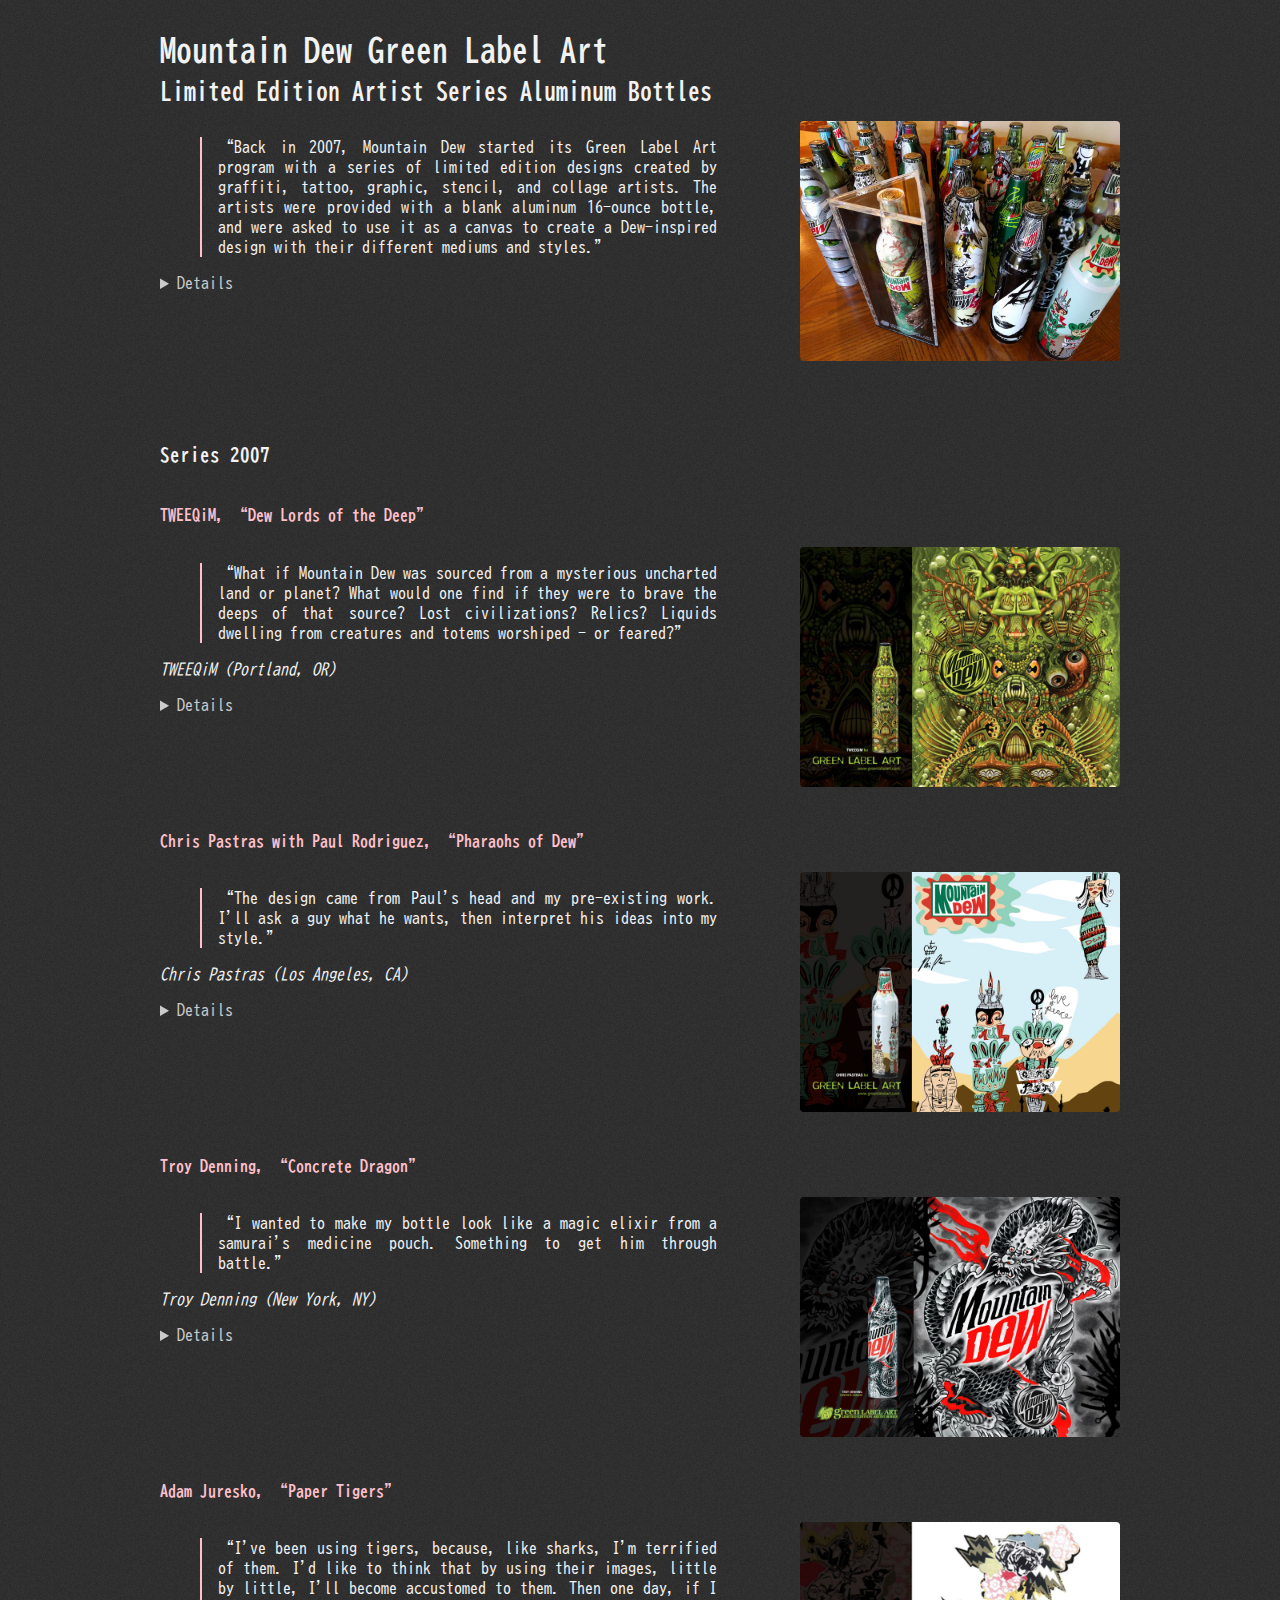
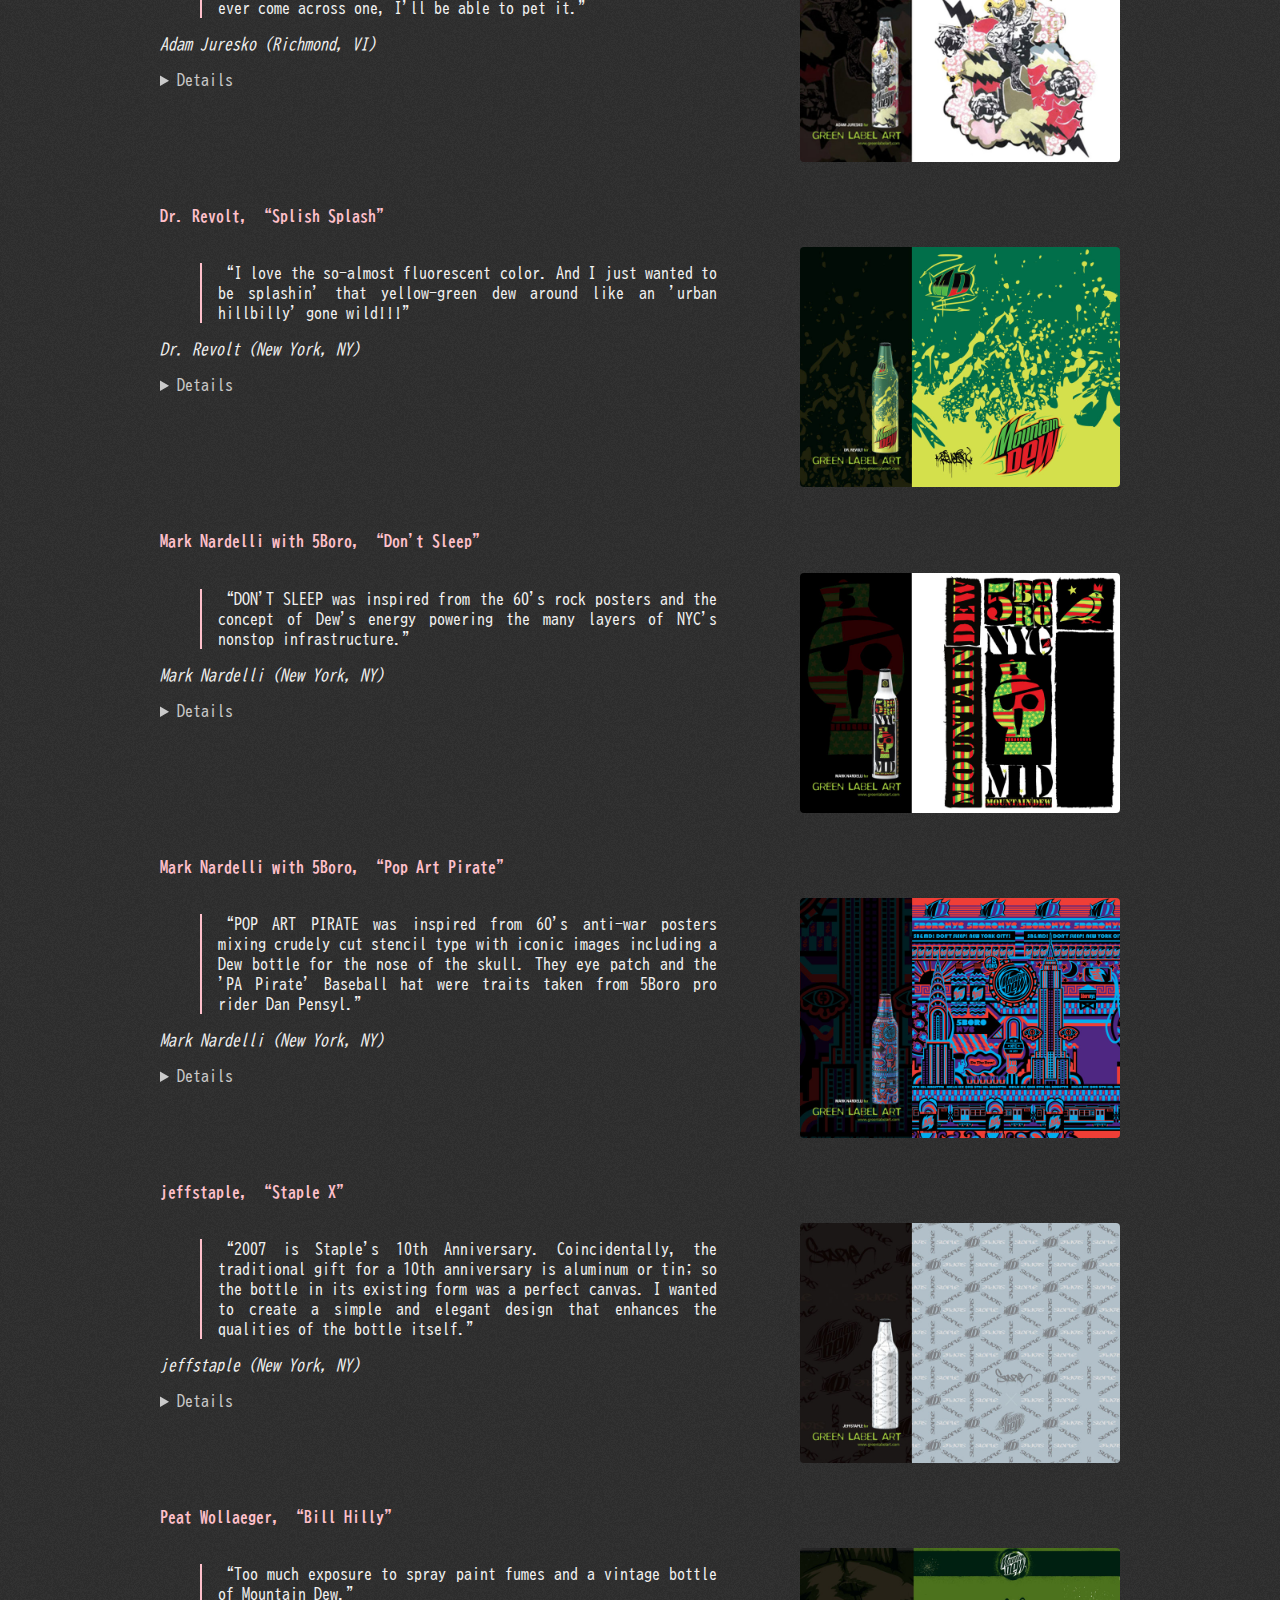
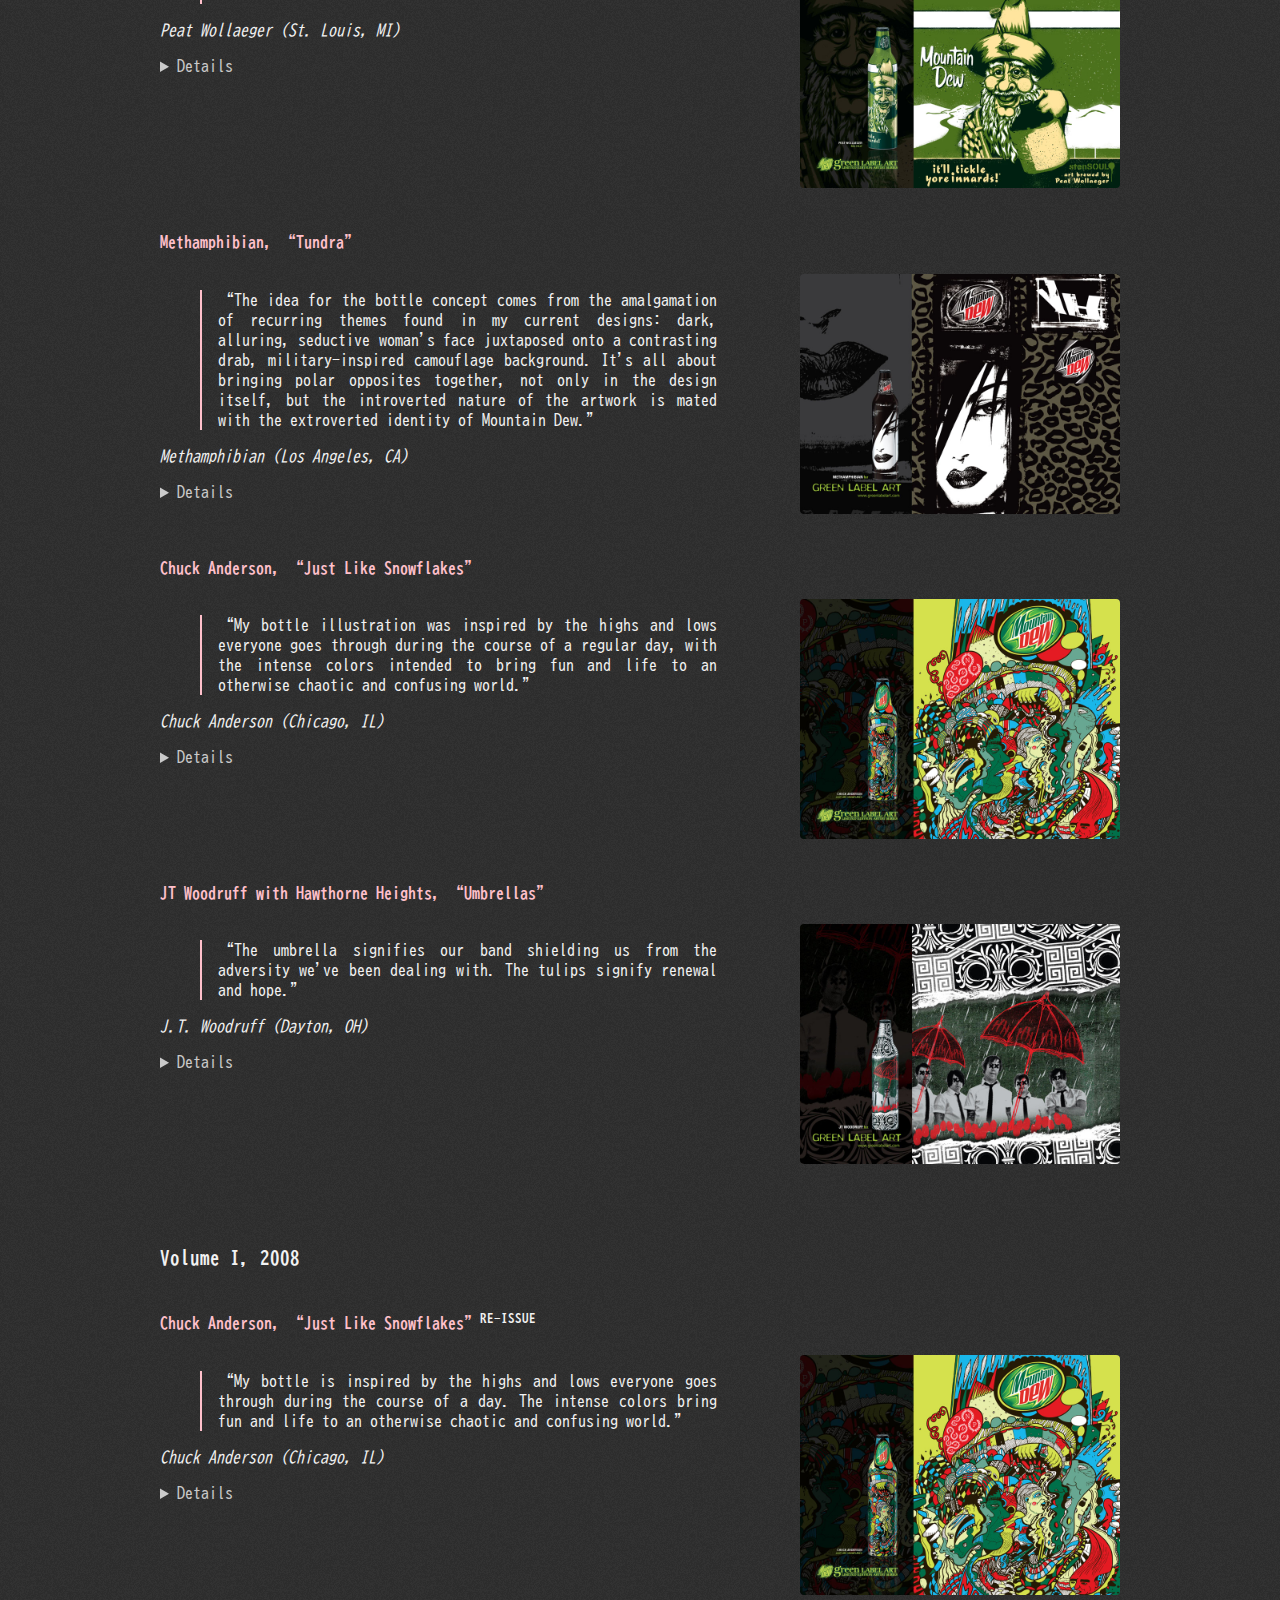
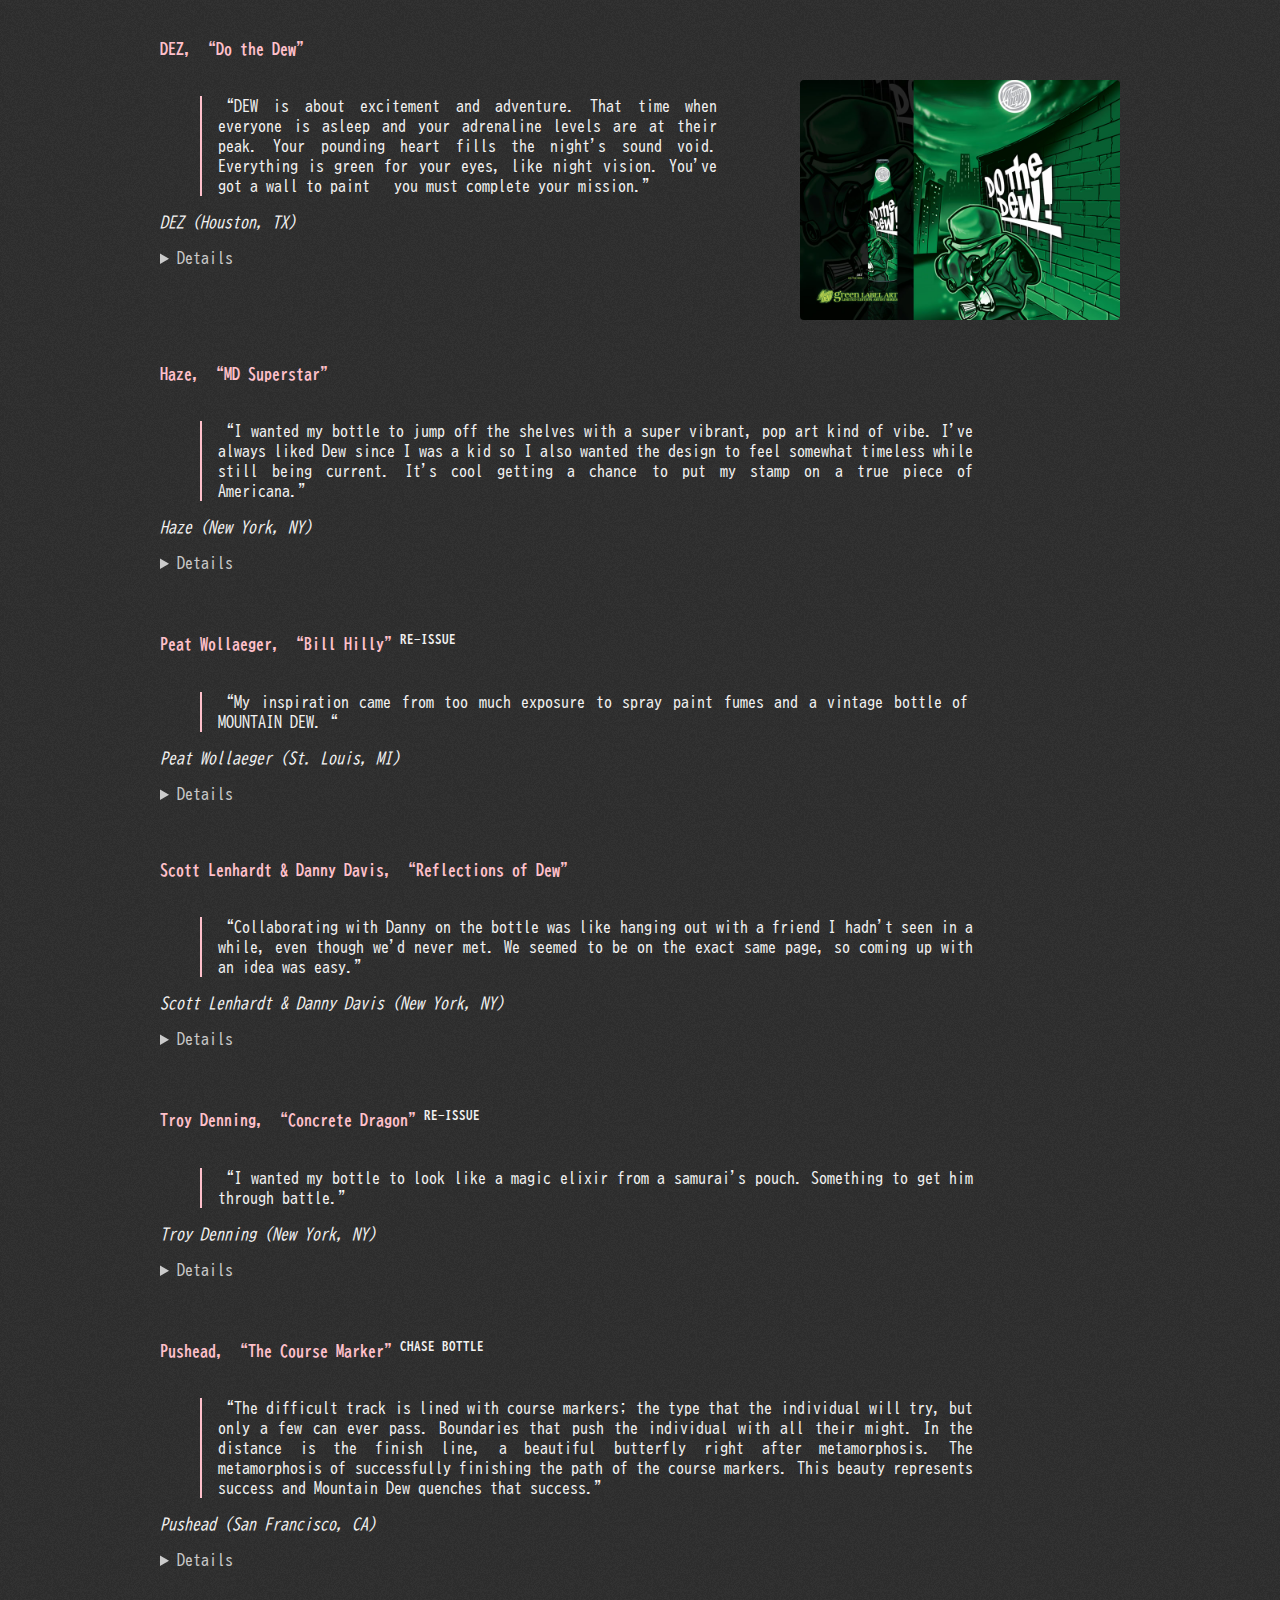
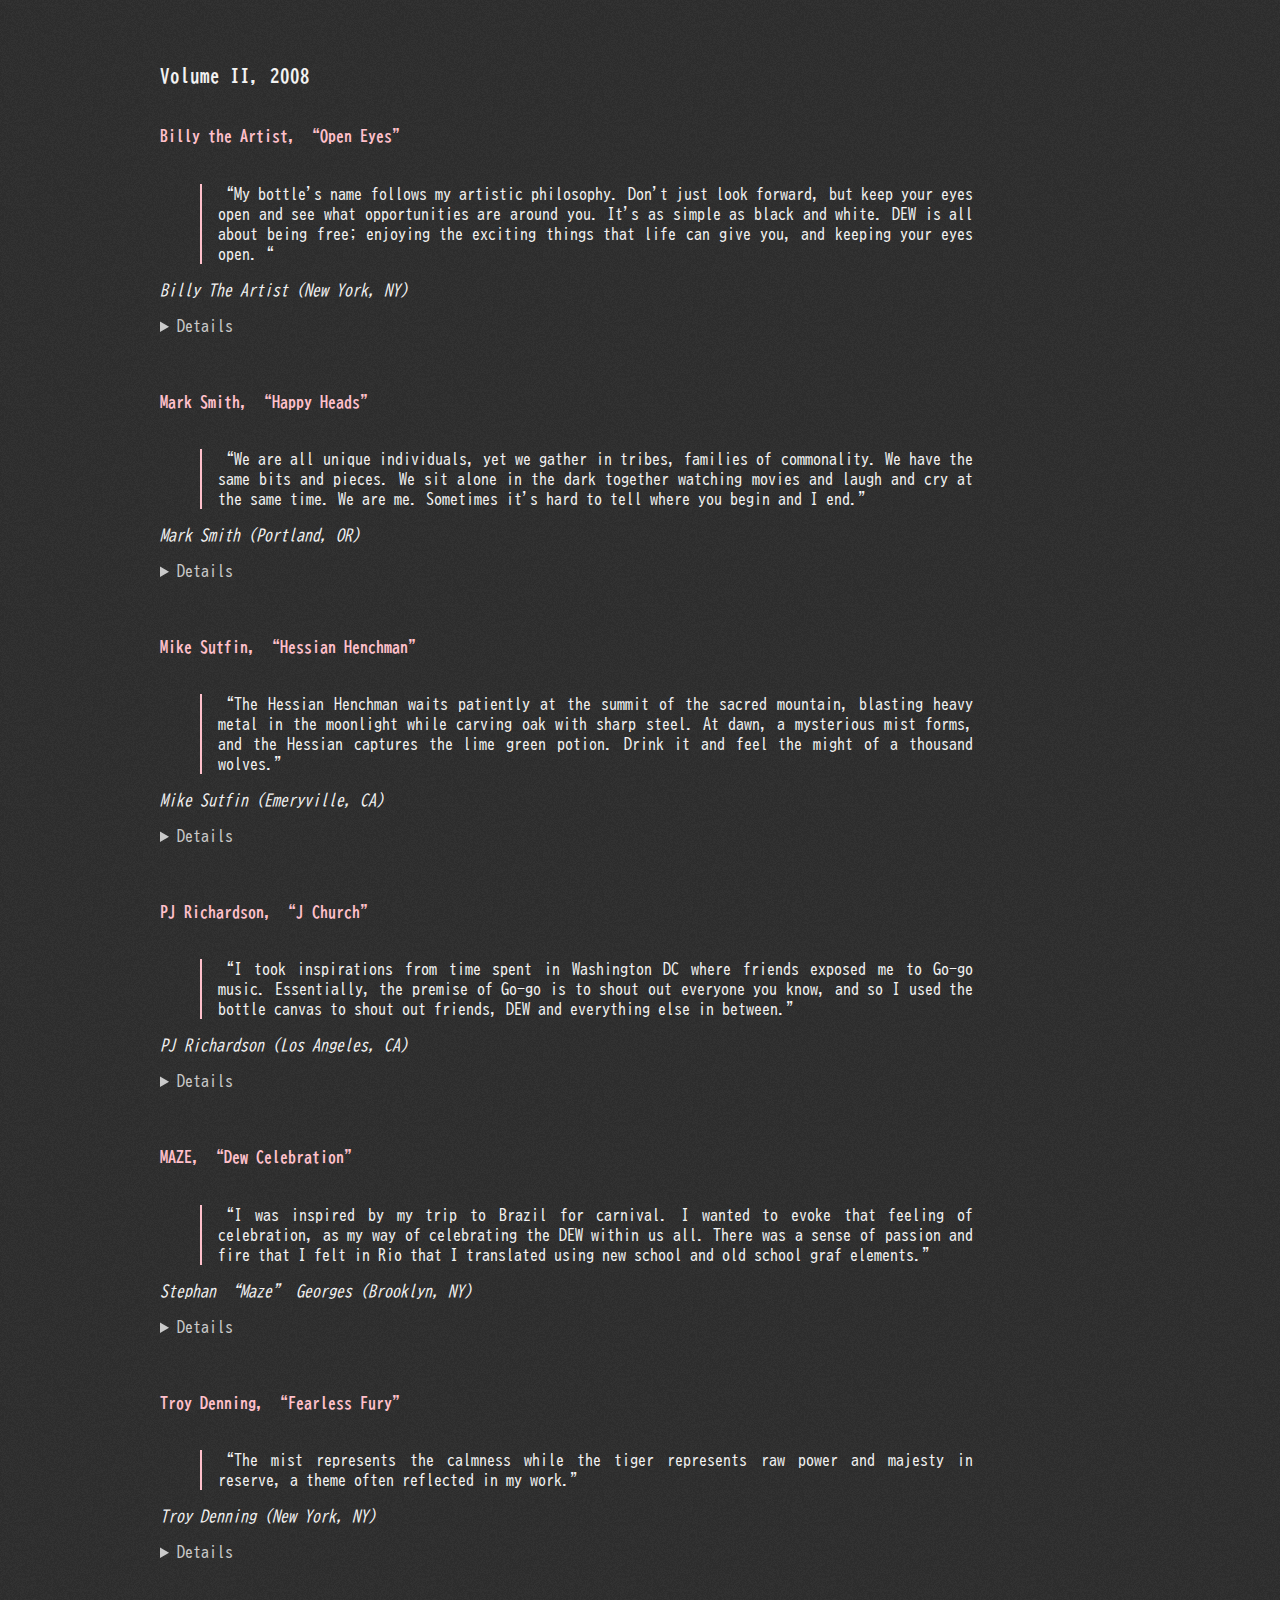
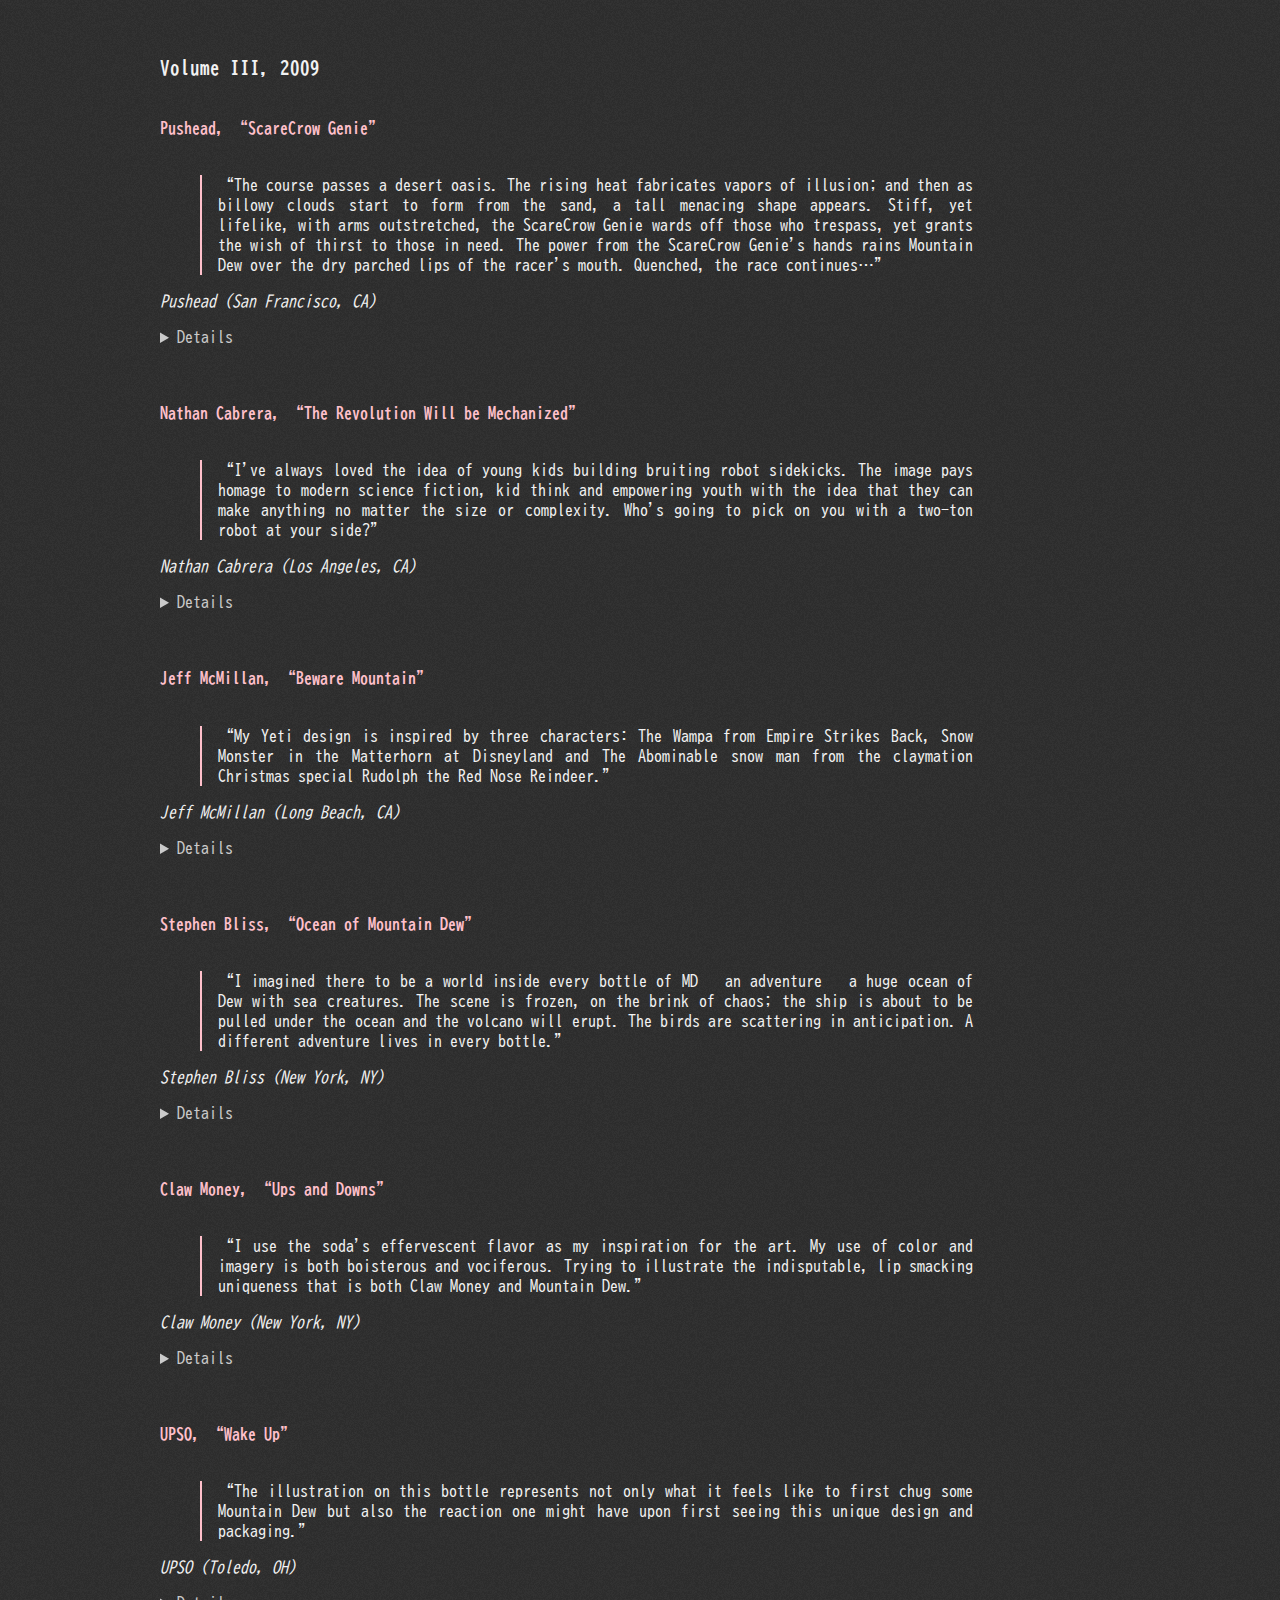
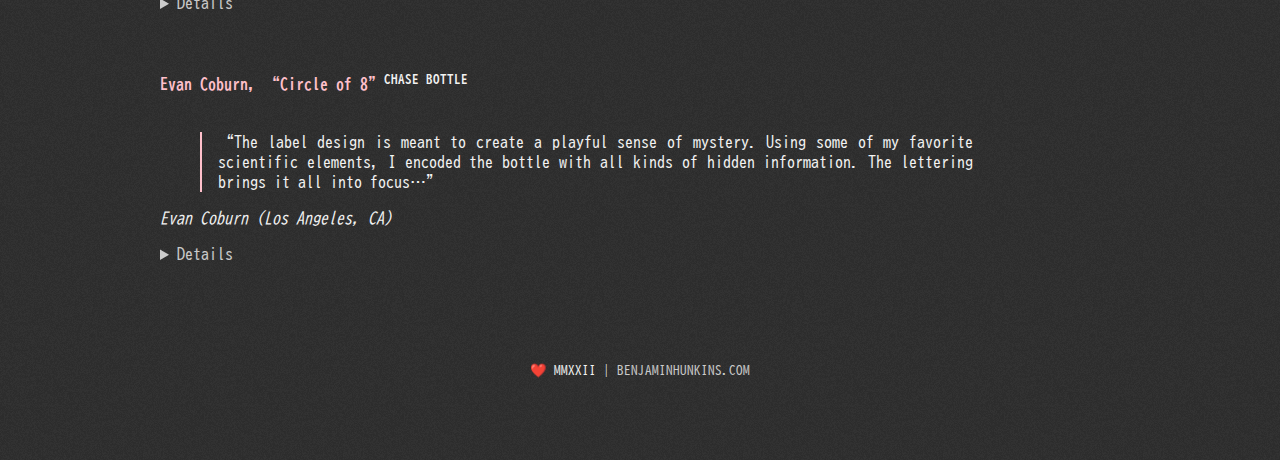
==== commit 026cf67c: "update favicon, theme color" ====
--- a/green-label-art.html
+++ b/green-label-art.html
@@ -6,12 +6,18 @@
     <meta http-equiv="X-UA-Compatible" content="IE=edge">
     <meta name="viewport" content="width=device-width, initial-scale=1.0">
 
+    <meta name="theme-color" content="#2b2b2b">
+
     <title>Mountain Dew Green Label Art Aluminum Bottles</title>
+
+    <!-- Favicons -->
+    <link rel="icon" href="img/favicon-32x32.png" sizes="32x32" type="image/png">
 
     <!-- Google Fonts -->
     <link rel="preconnect" href="https://fonts.googleapis.com">
     <link rel="preconnect" href="https://fonts.gstatic.com" crossorigin>
     <link href="https://fonts.googleapis.com/css2?family=BIZ+UDGothic&display=swap" rel="stylesheet">
+    <meta name="theme-color" content="#2b2b2b">
 
     <!-- Stylesheet -->
     <link rel="stylesheet" href="css/style.css">
--- a/css/style.css
+++ b/css/style.css
@@ -8,6 +8,7 @@
   font-family: "BIZ UDGothic", sans-serif;
   line-height: 1.25rem;
   background-color: var(--dark);
+  background-image: url(../img/bg-noise.png);
   color: var(--light);
 }
 
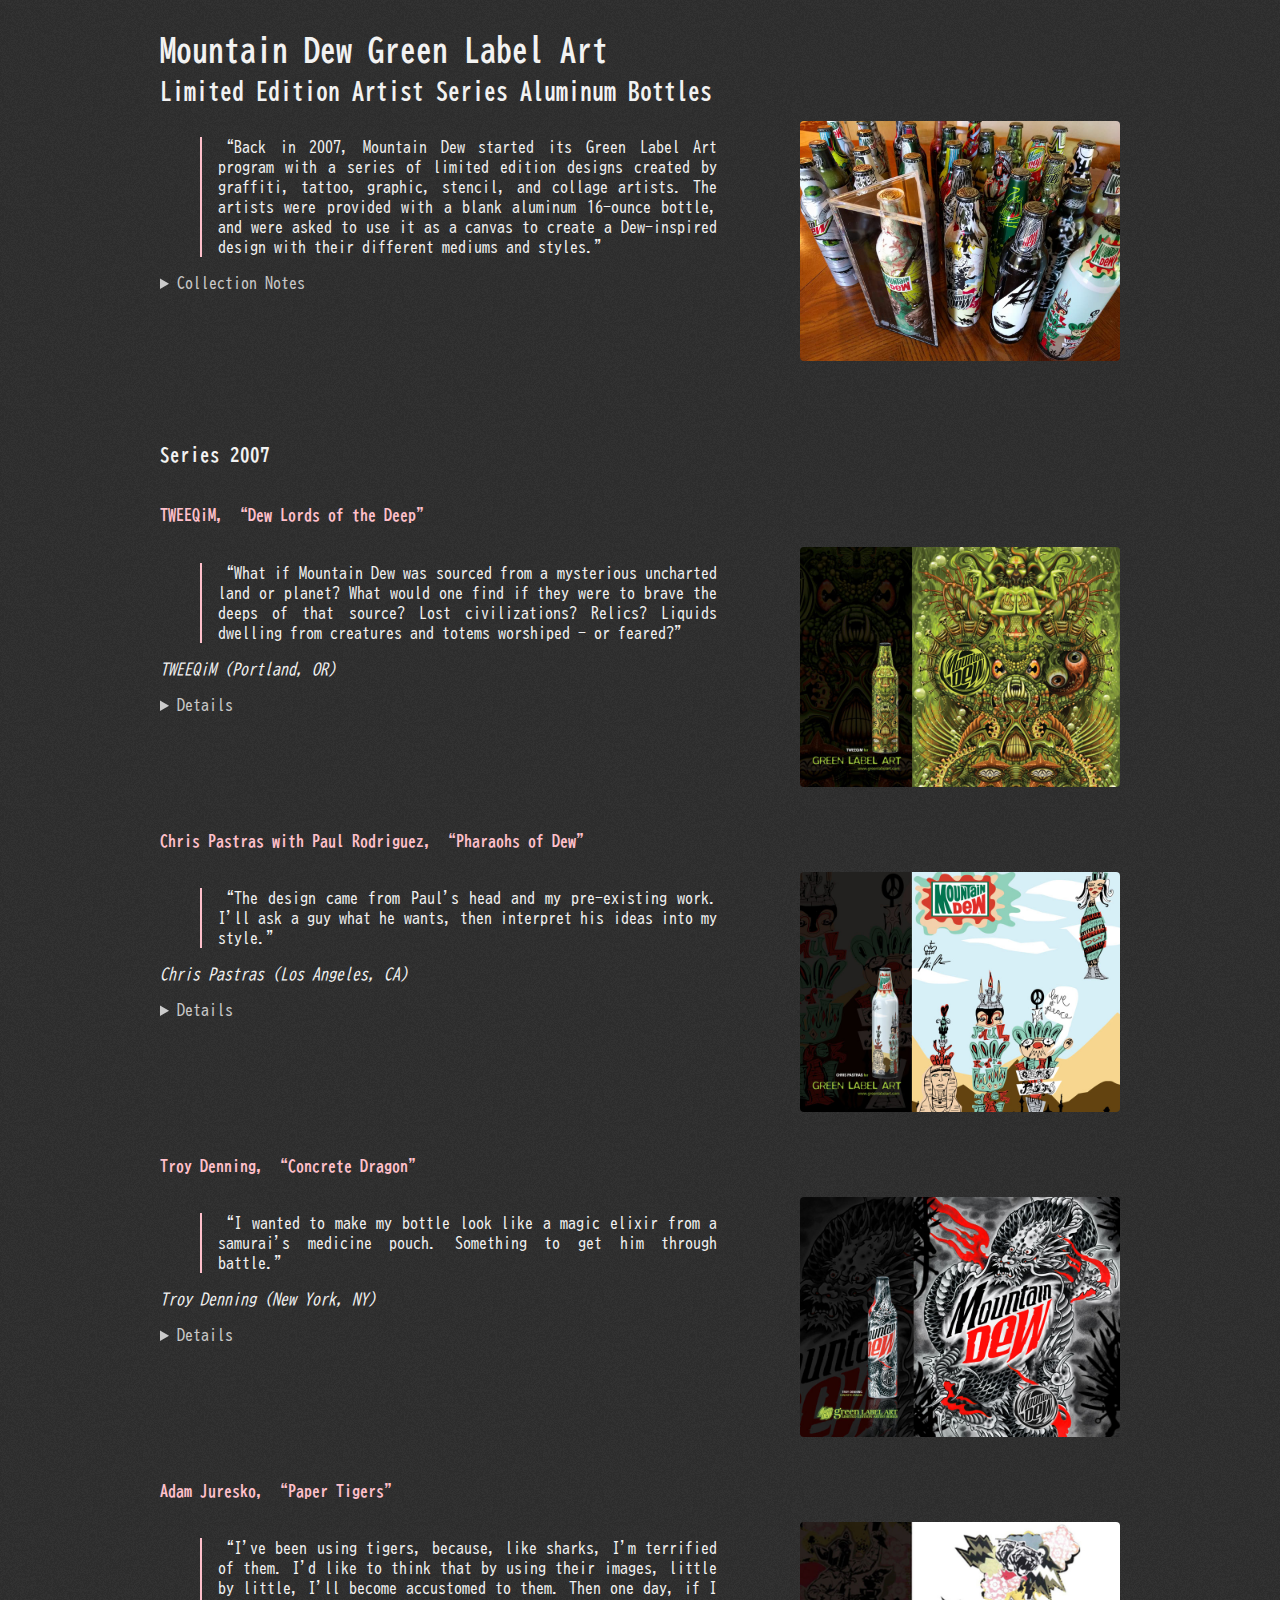
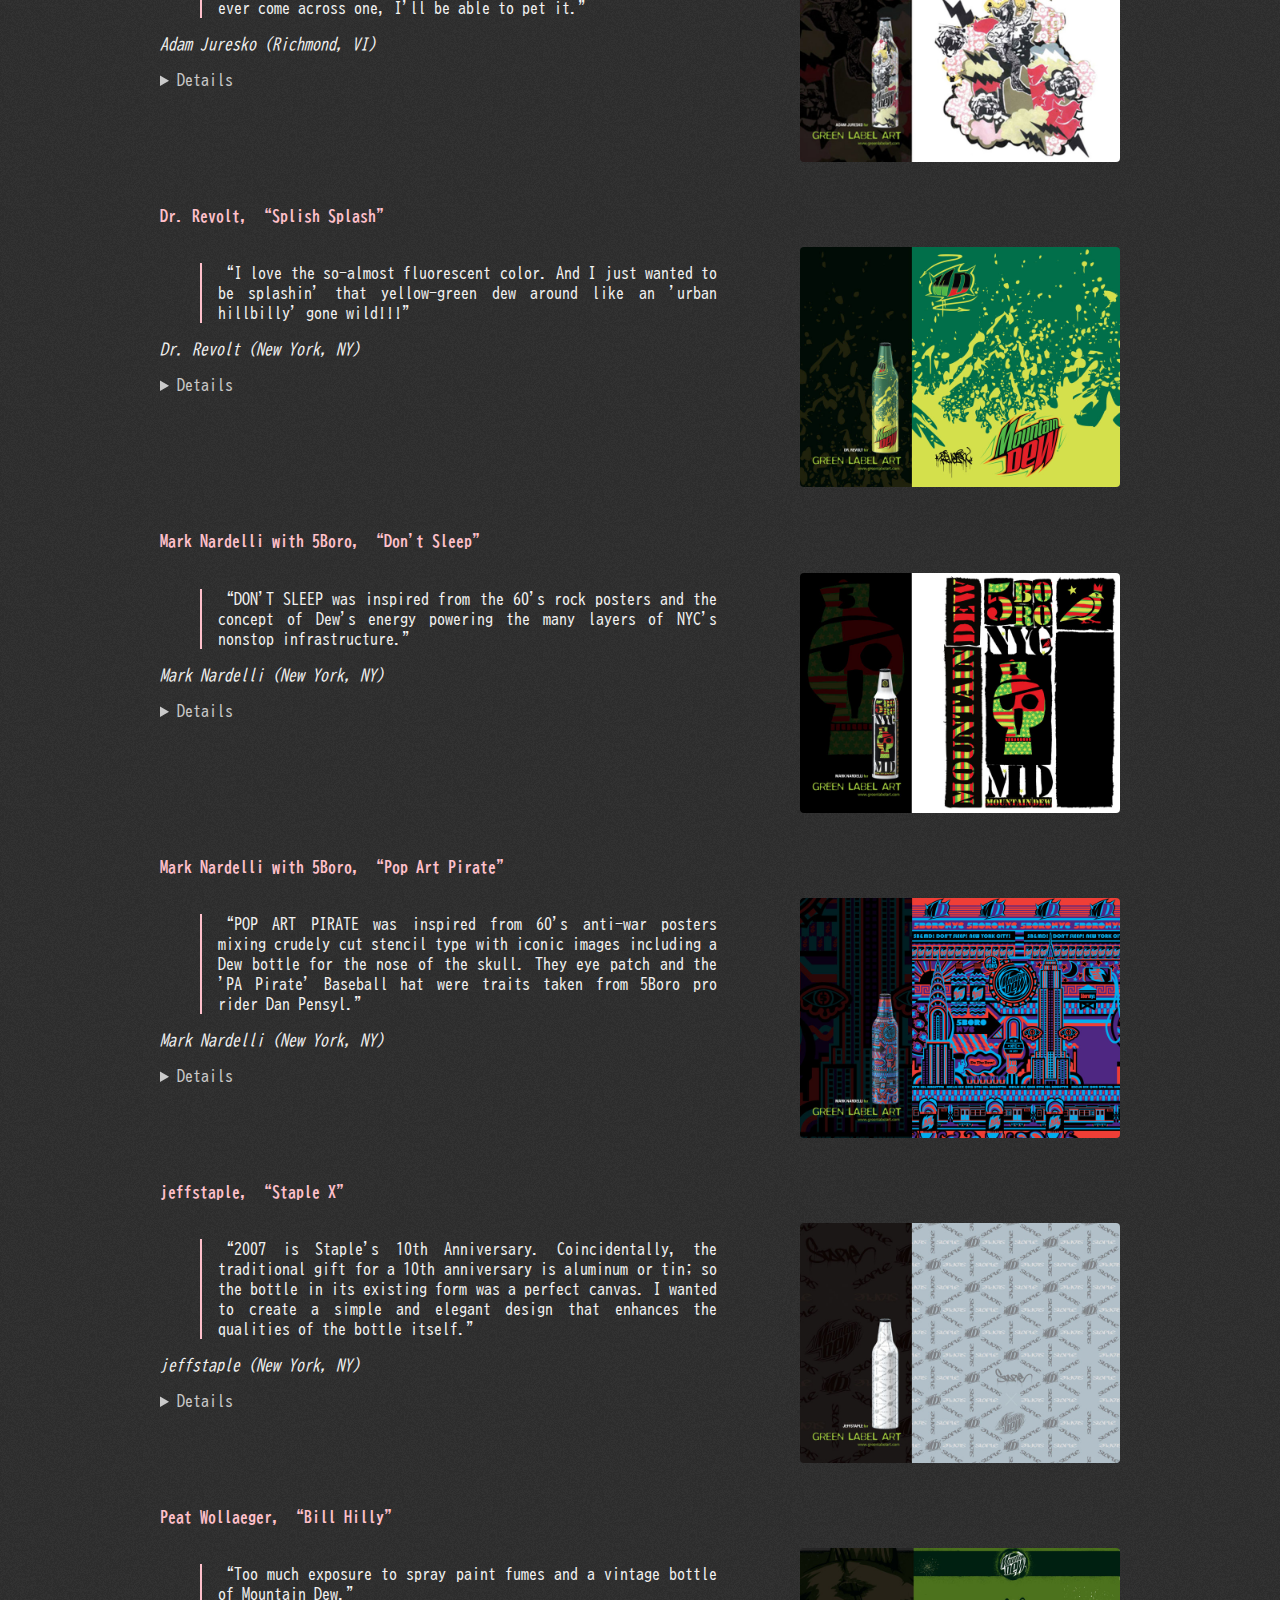
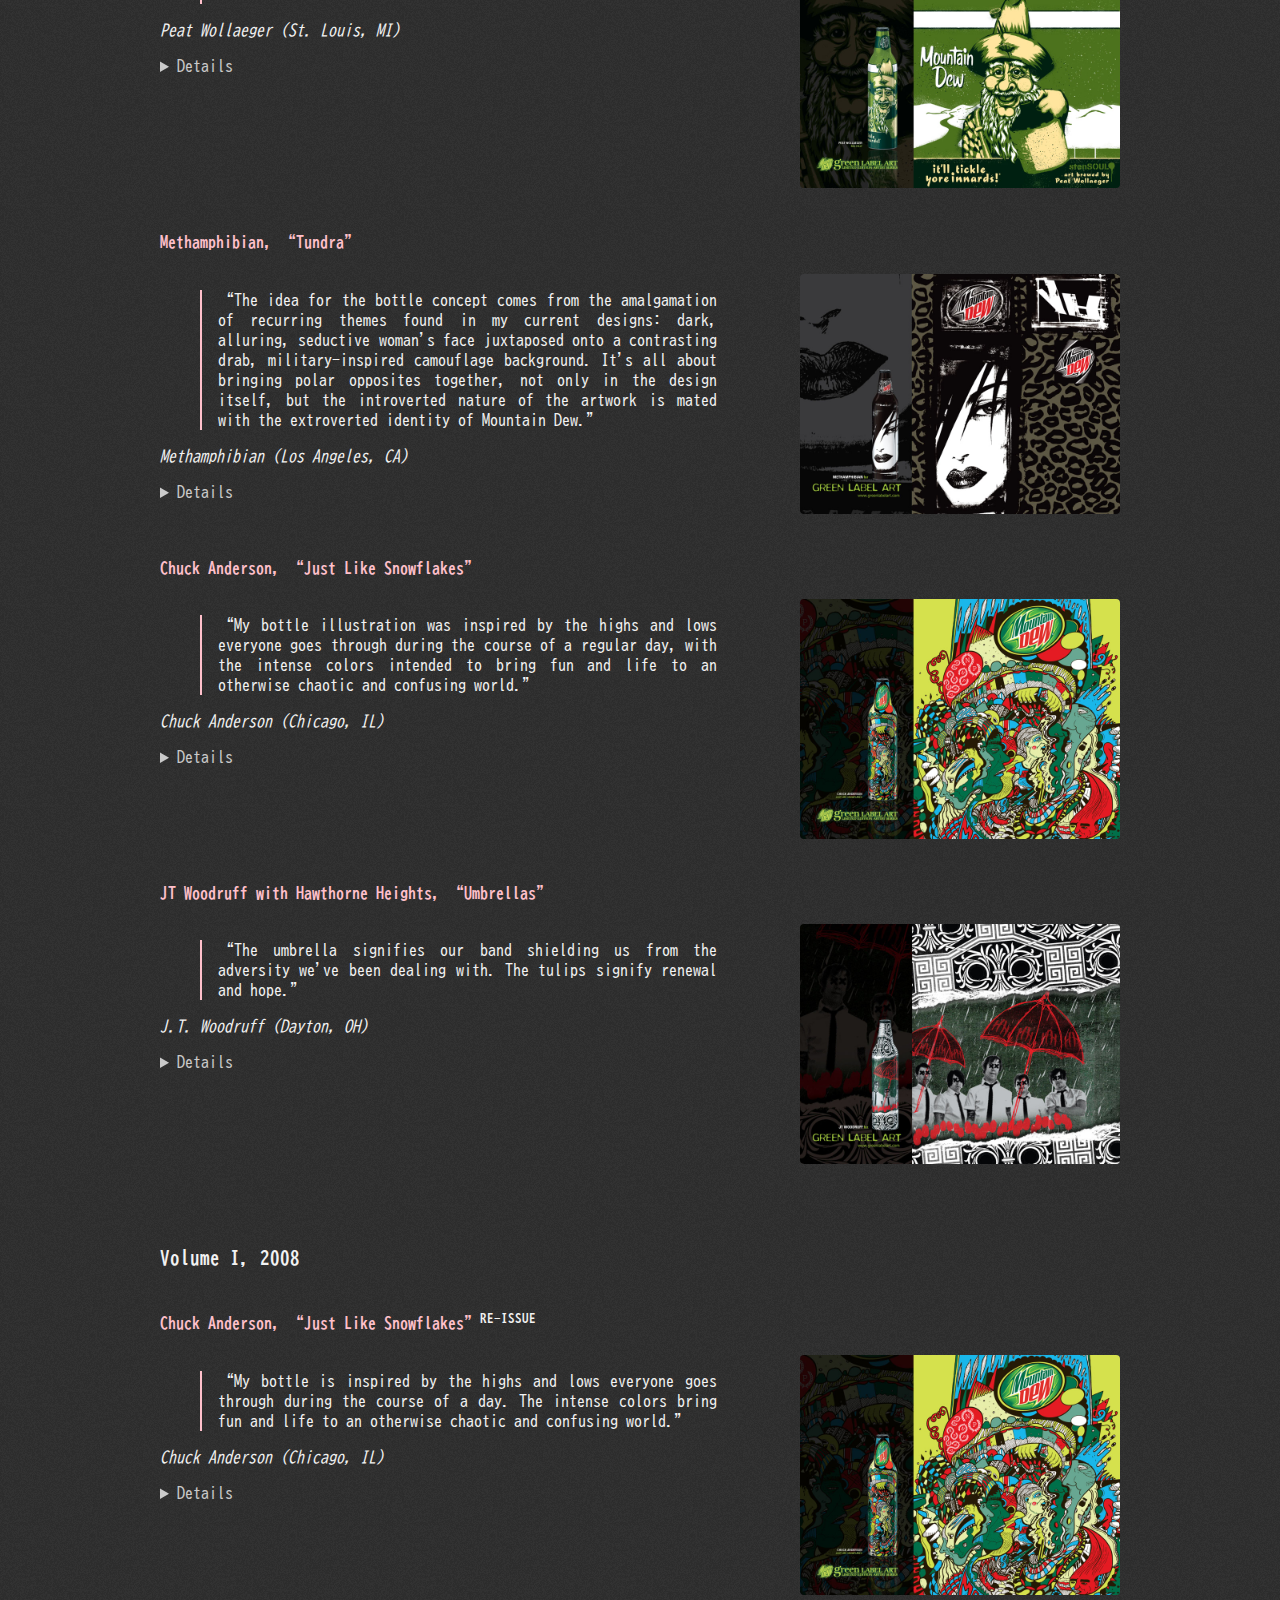
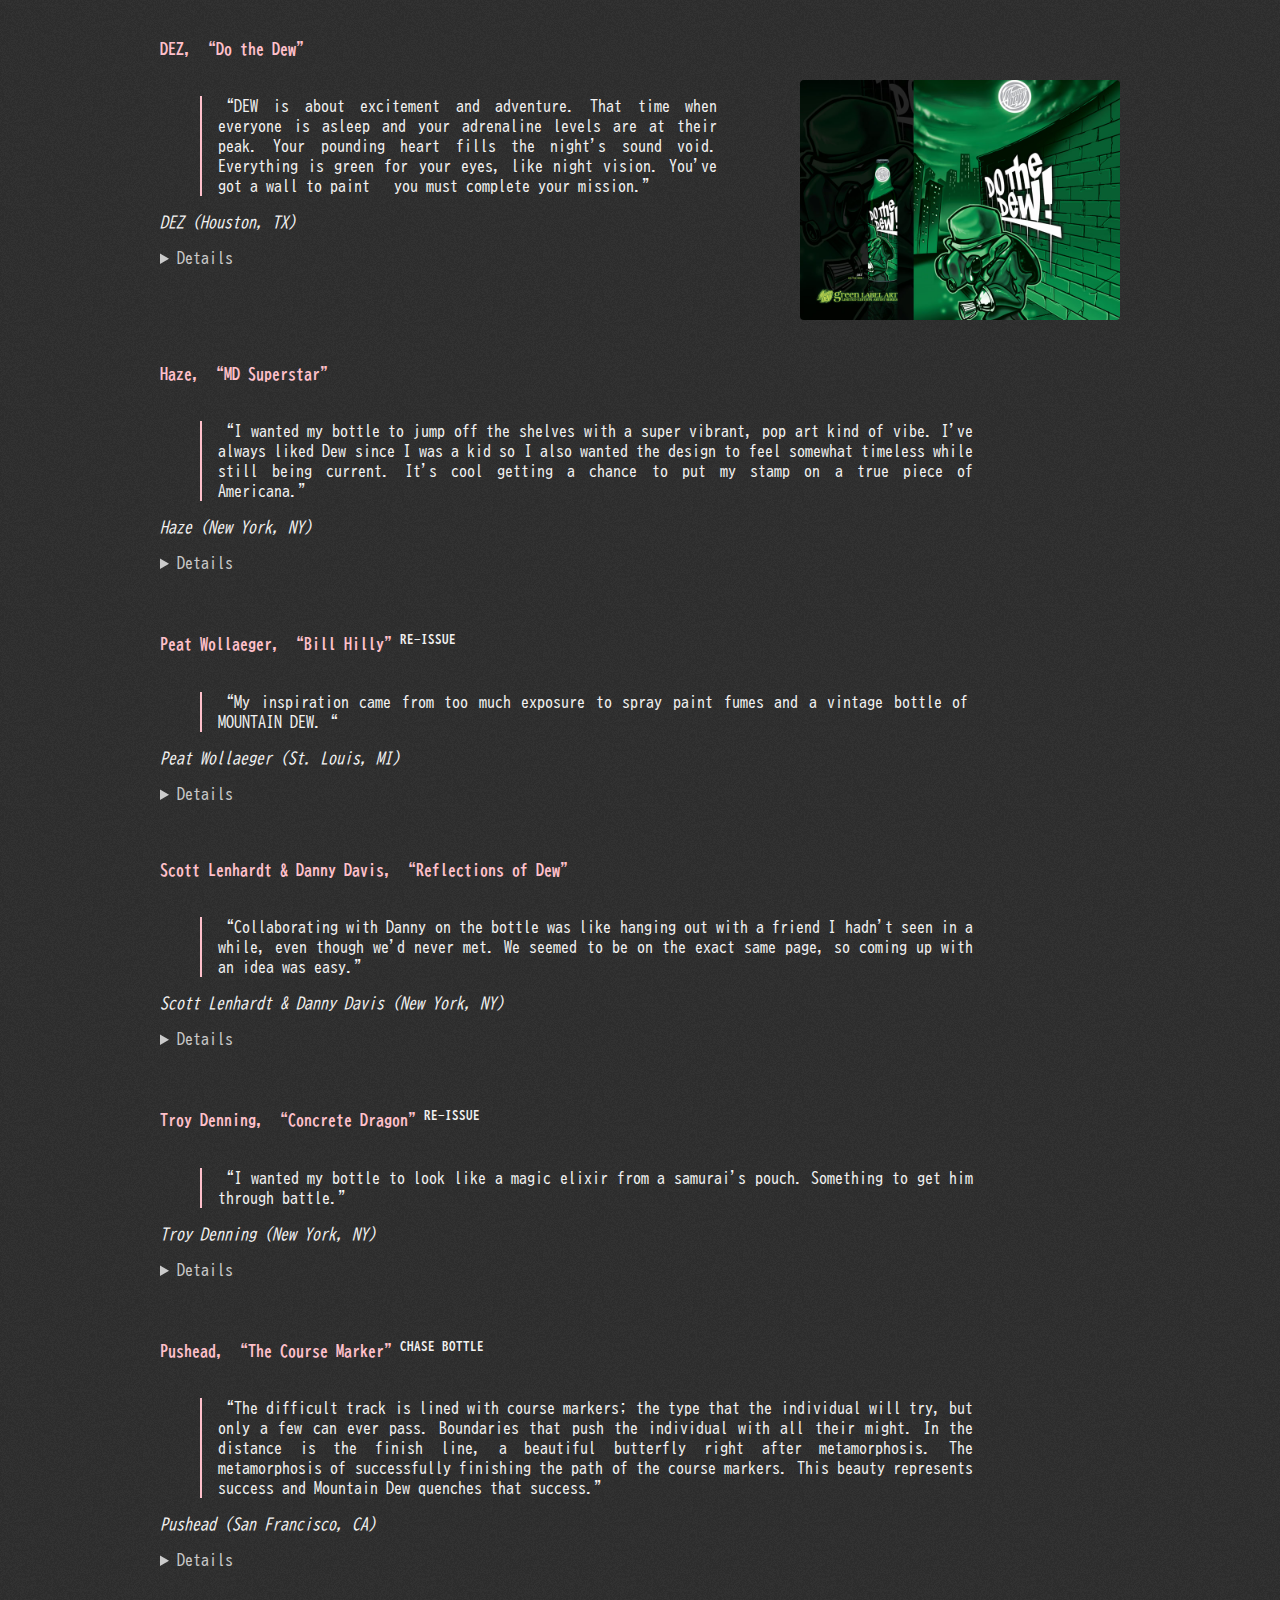
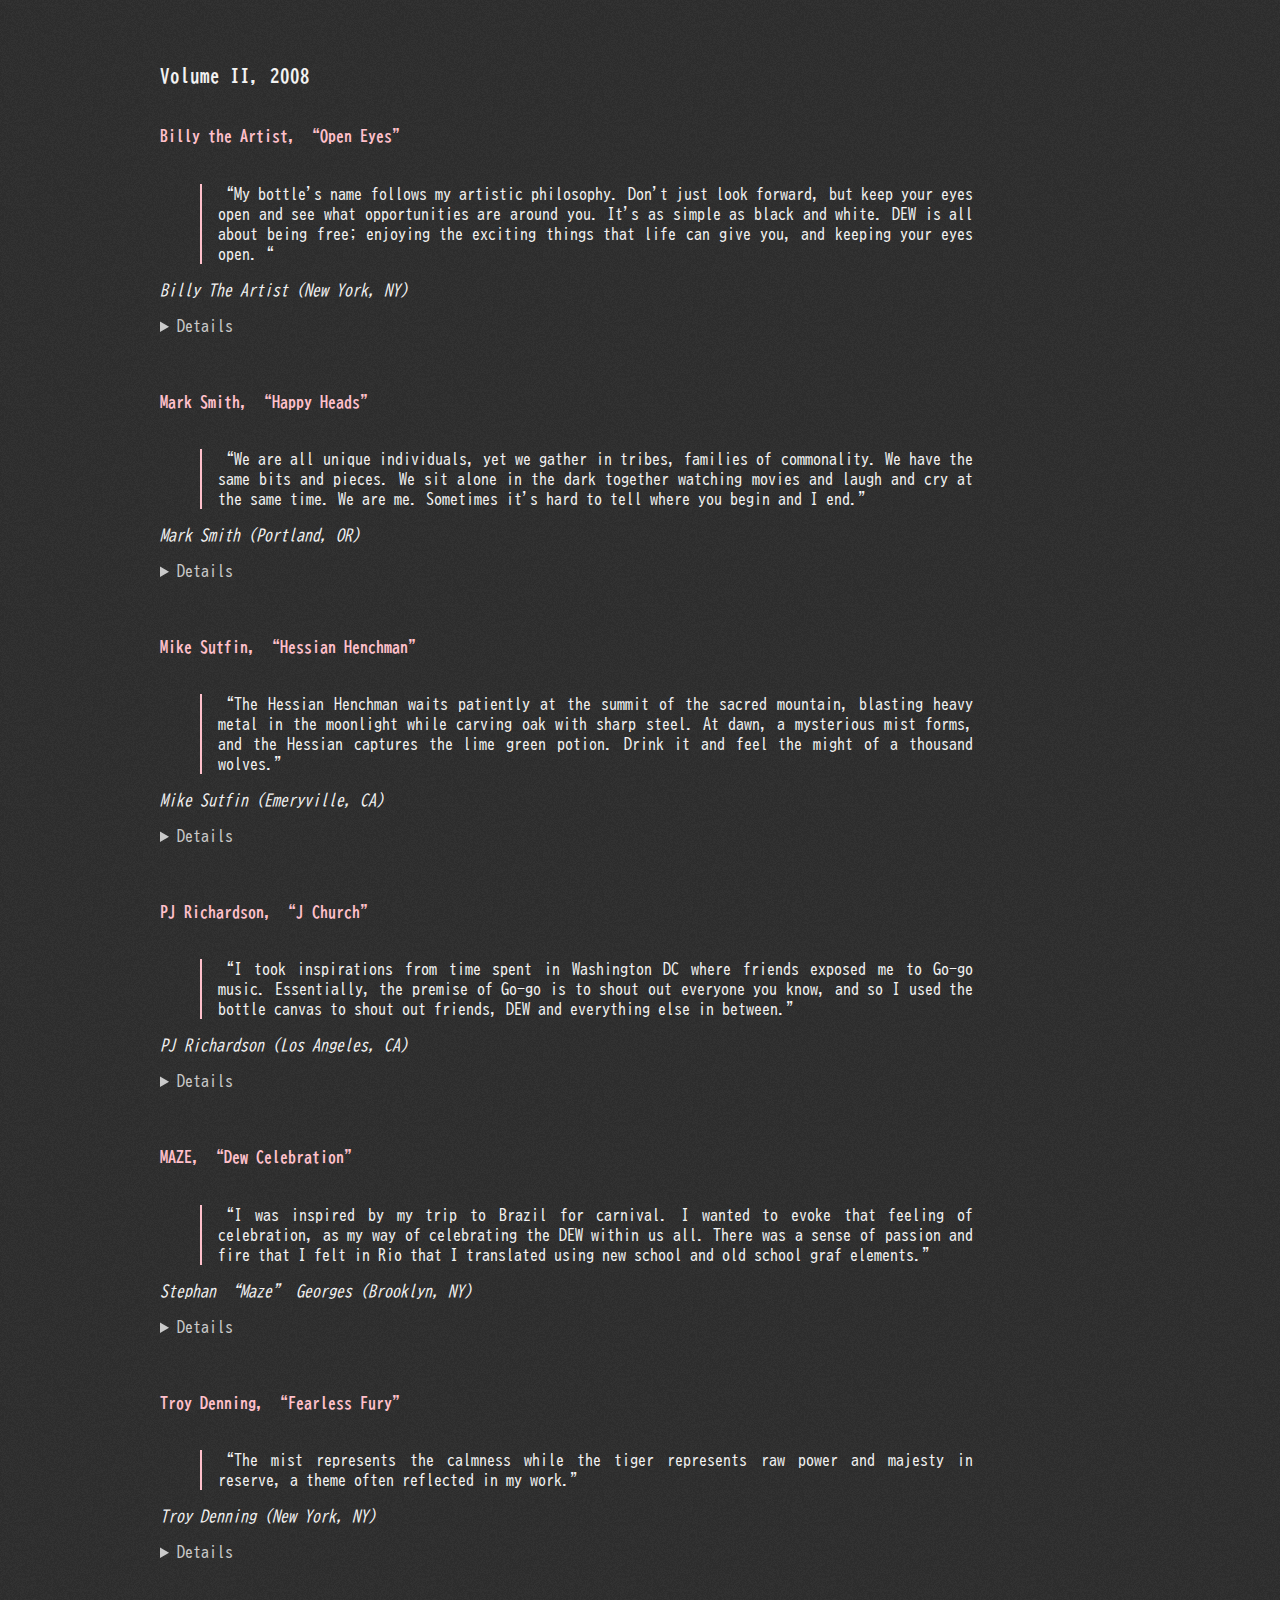
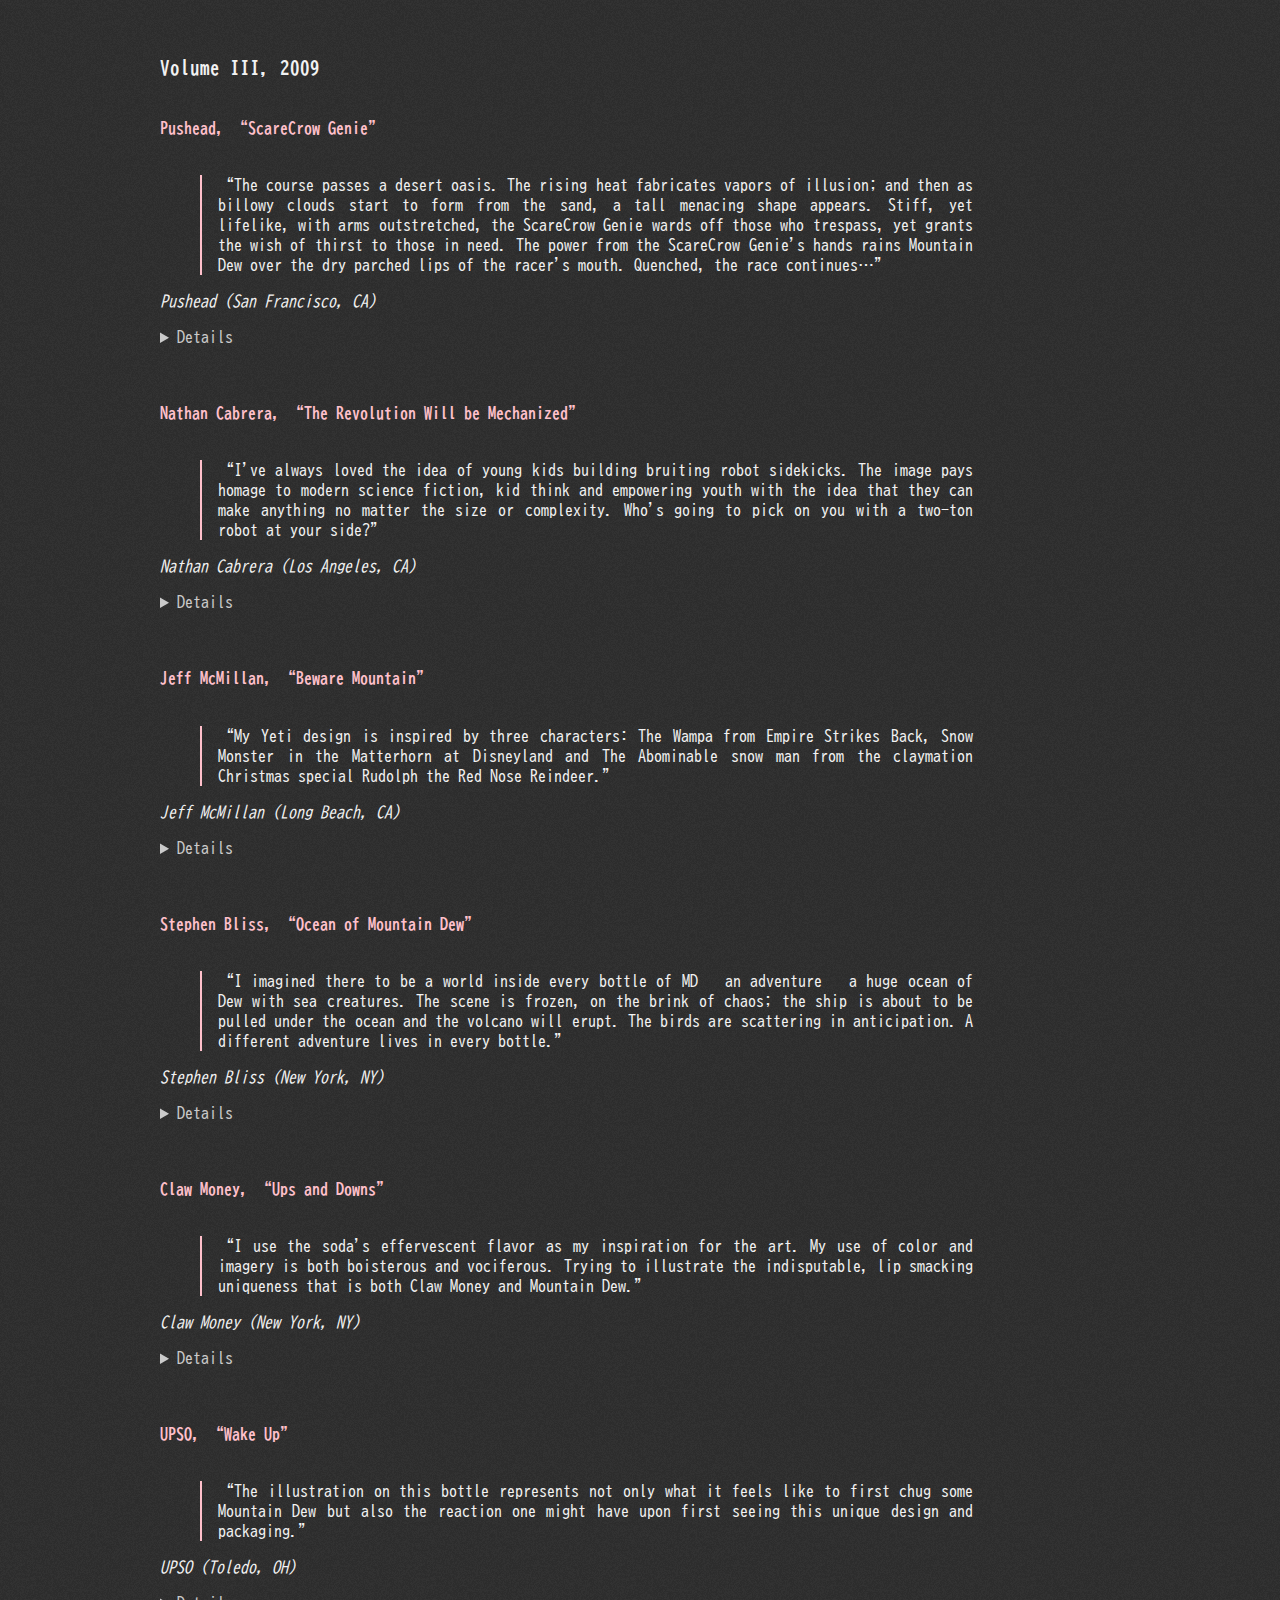
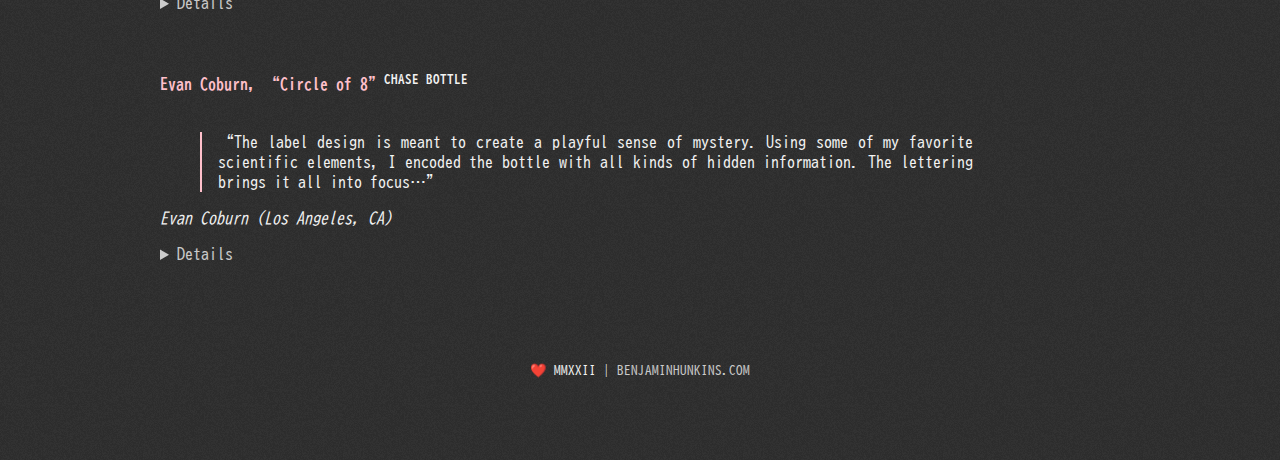
==== commit 18492cac: "add ga, minor edits" ====
--- a/green-label-art.html
+++ b/green-label-art.html
@@ -2,6 +2,16 @@
 <html lang="en">
 
 <head>
+    <!-- Global site tag (gtag.js) - Google Analytics -->
+    <script async src="https://www.googletagmanager.com/gtag/js?id=UA-62355042-2"></script>
+    <script>
+        window.dataLayer = window.dataLayer || [];
+        function gtag() { dataLayer.push(arguments); }
+        gtag('js', new Date());
+
+        gtag('config', 'UA-62355042-2');
+    </script>
+
     <meta charset="UTF-8">
     <meta http-equiv="X-UA-Compatible" content="IE=edge">
     <meta name="viewport" content="width=device-width, initial-scale=1.0">
@@ -77,6 +87,7 @@
                         </blockquote>
 
                         <details>
+                            <summary>Collection Notes</summary>
                             <p>
                                 Release parties were held alongside art shows, and the artists incorporated their design
                                 into
